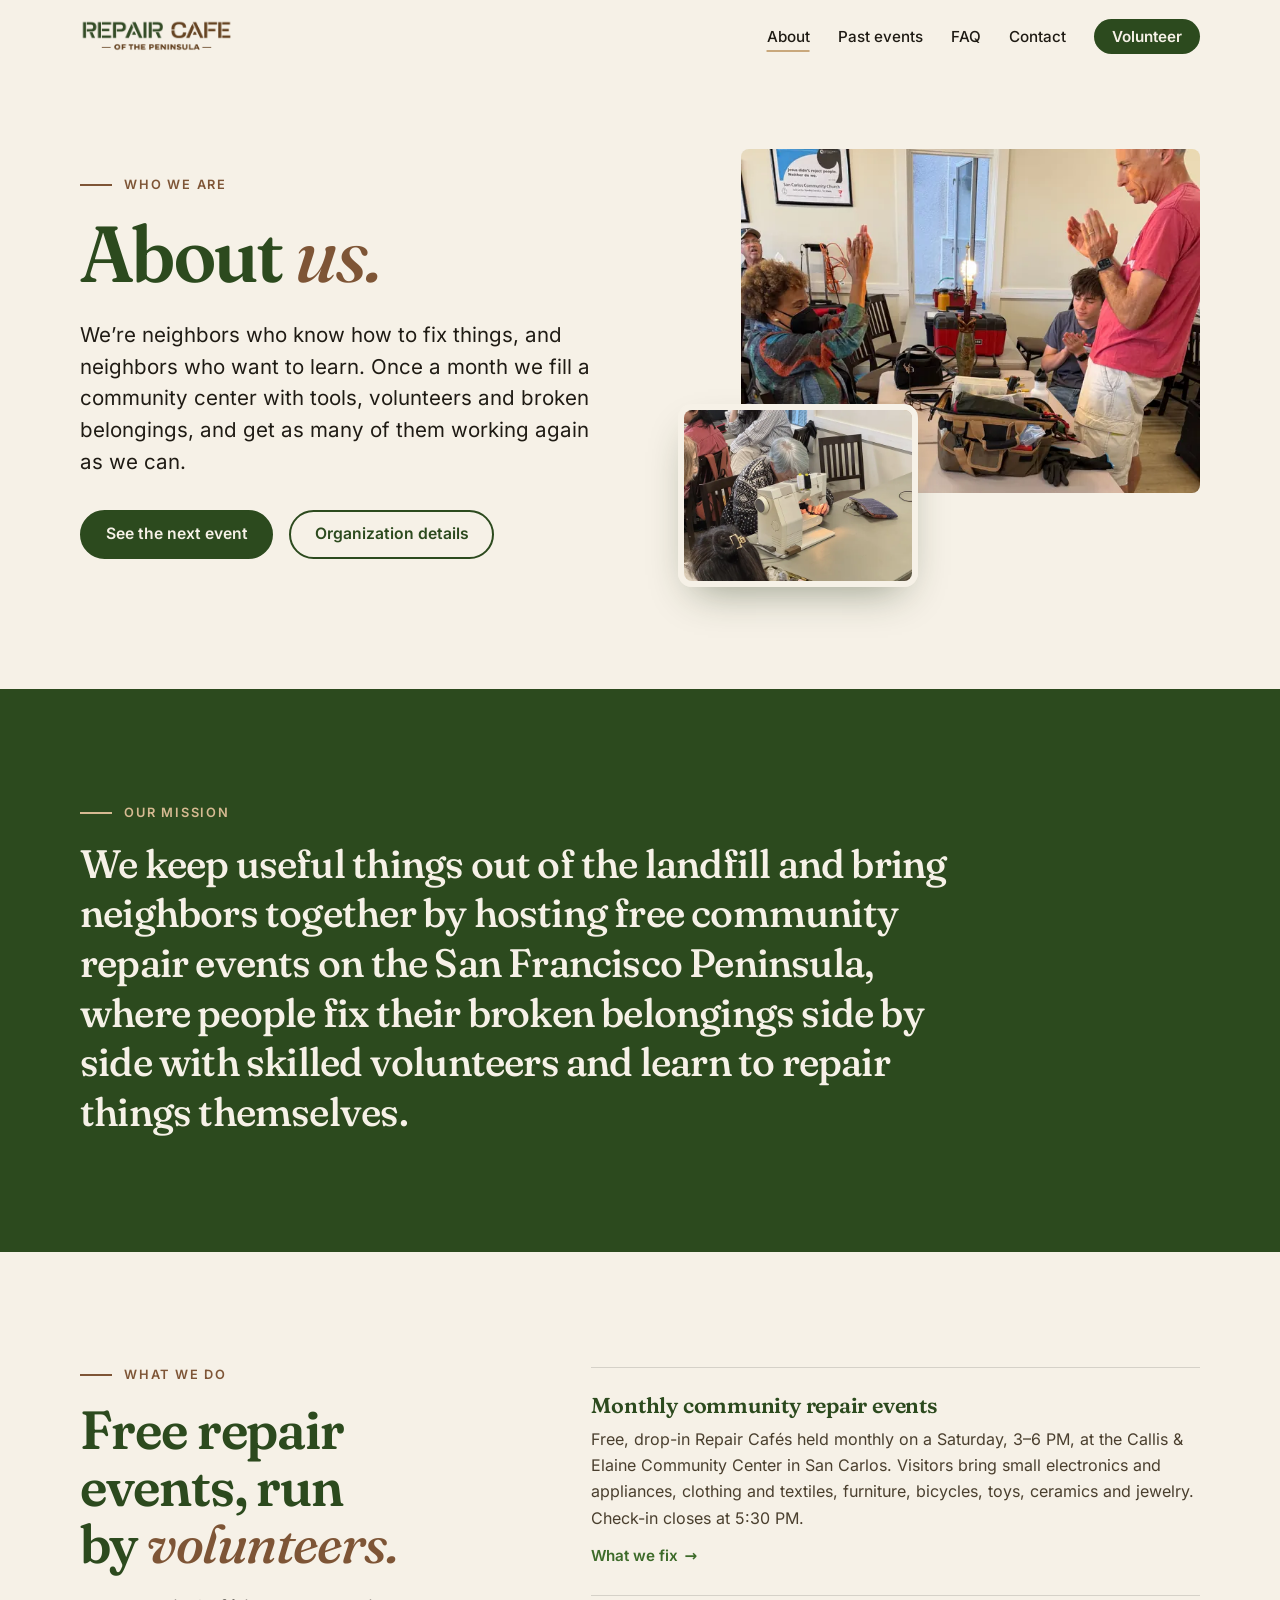
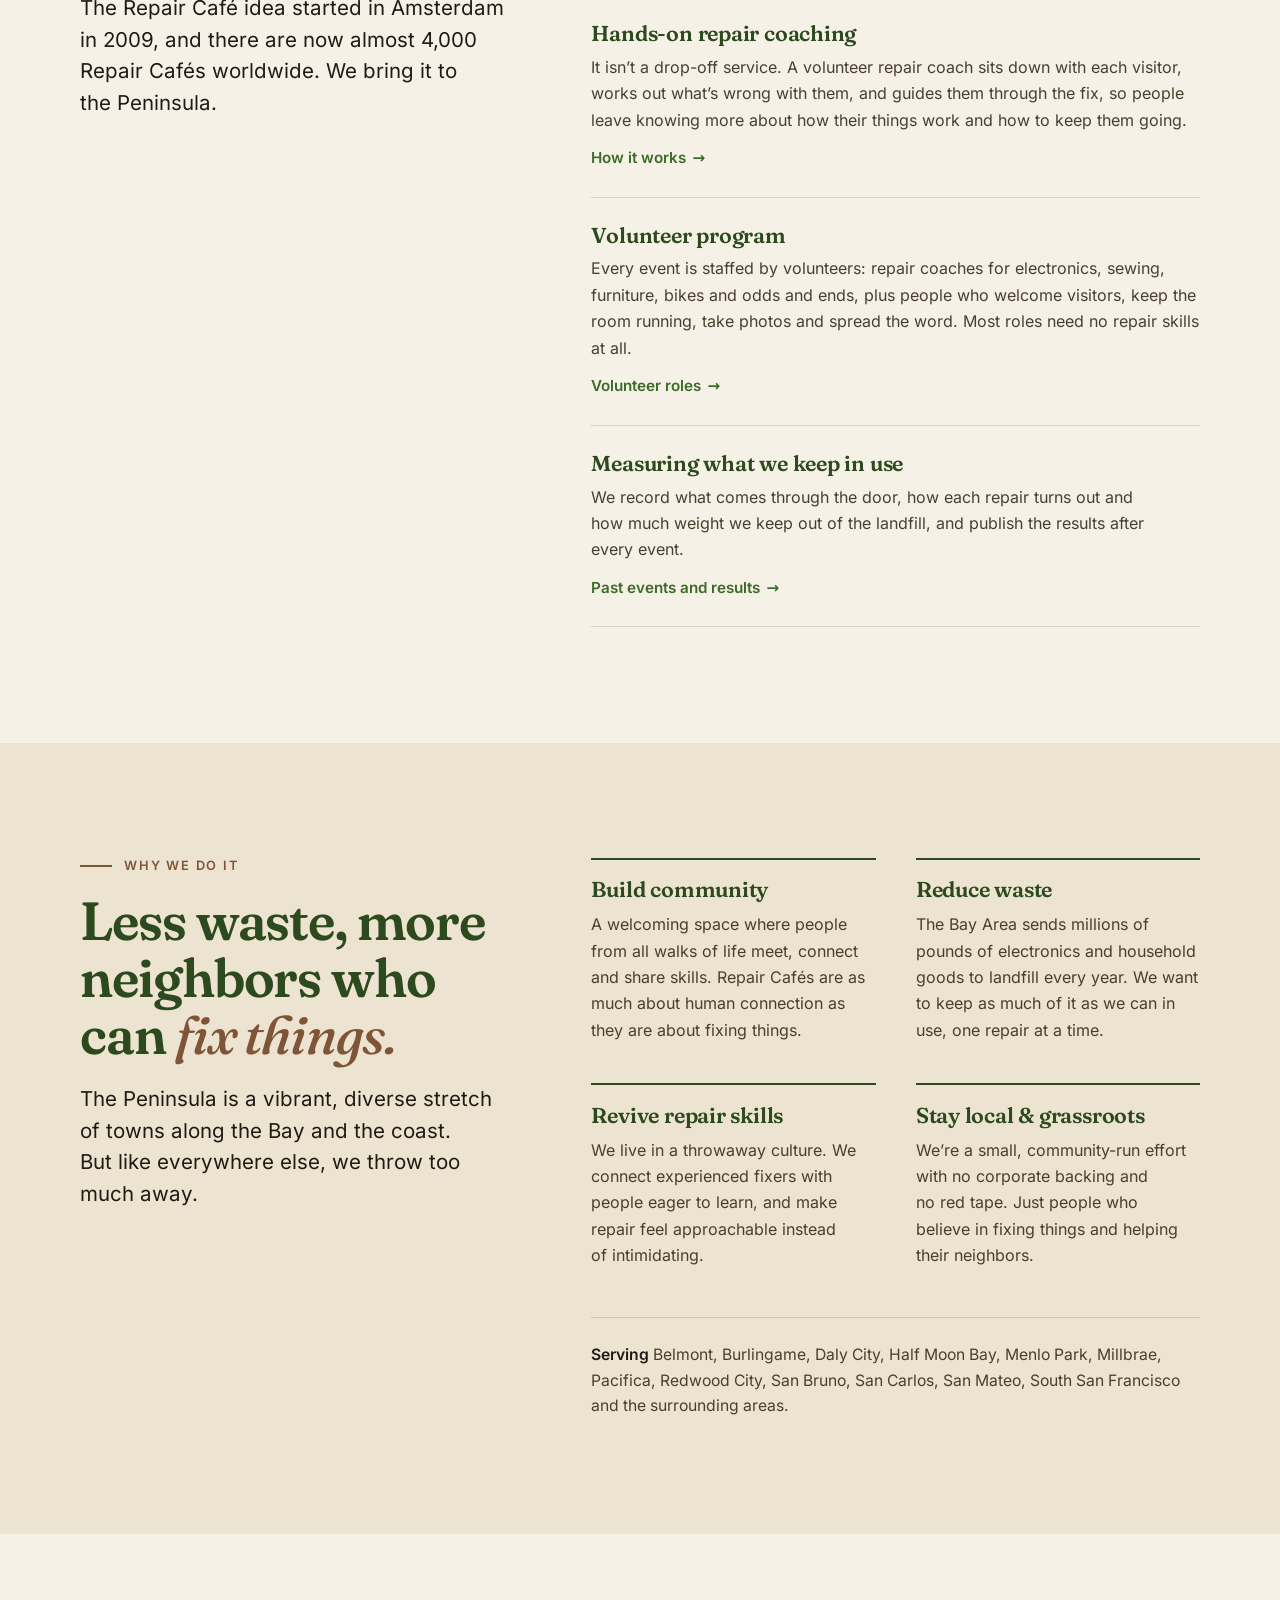
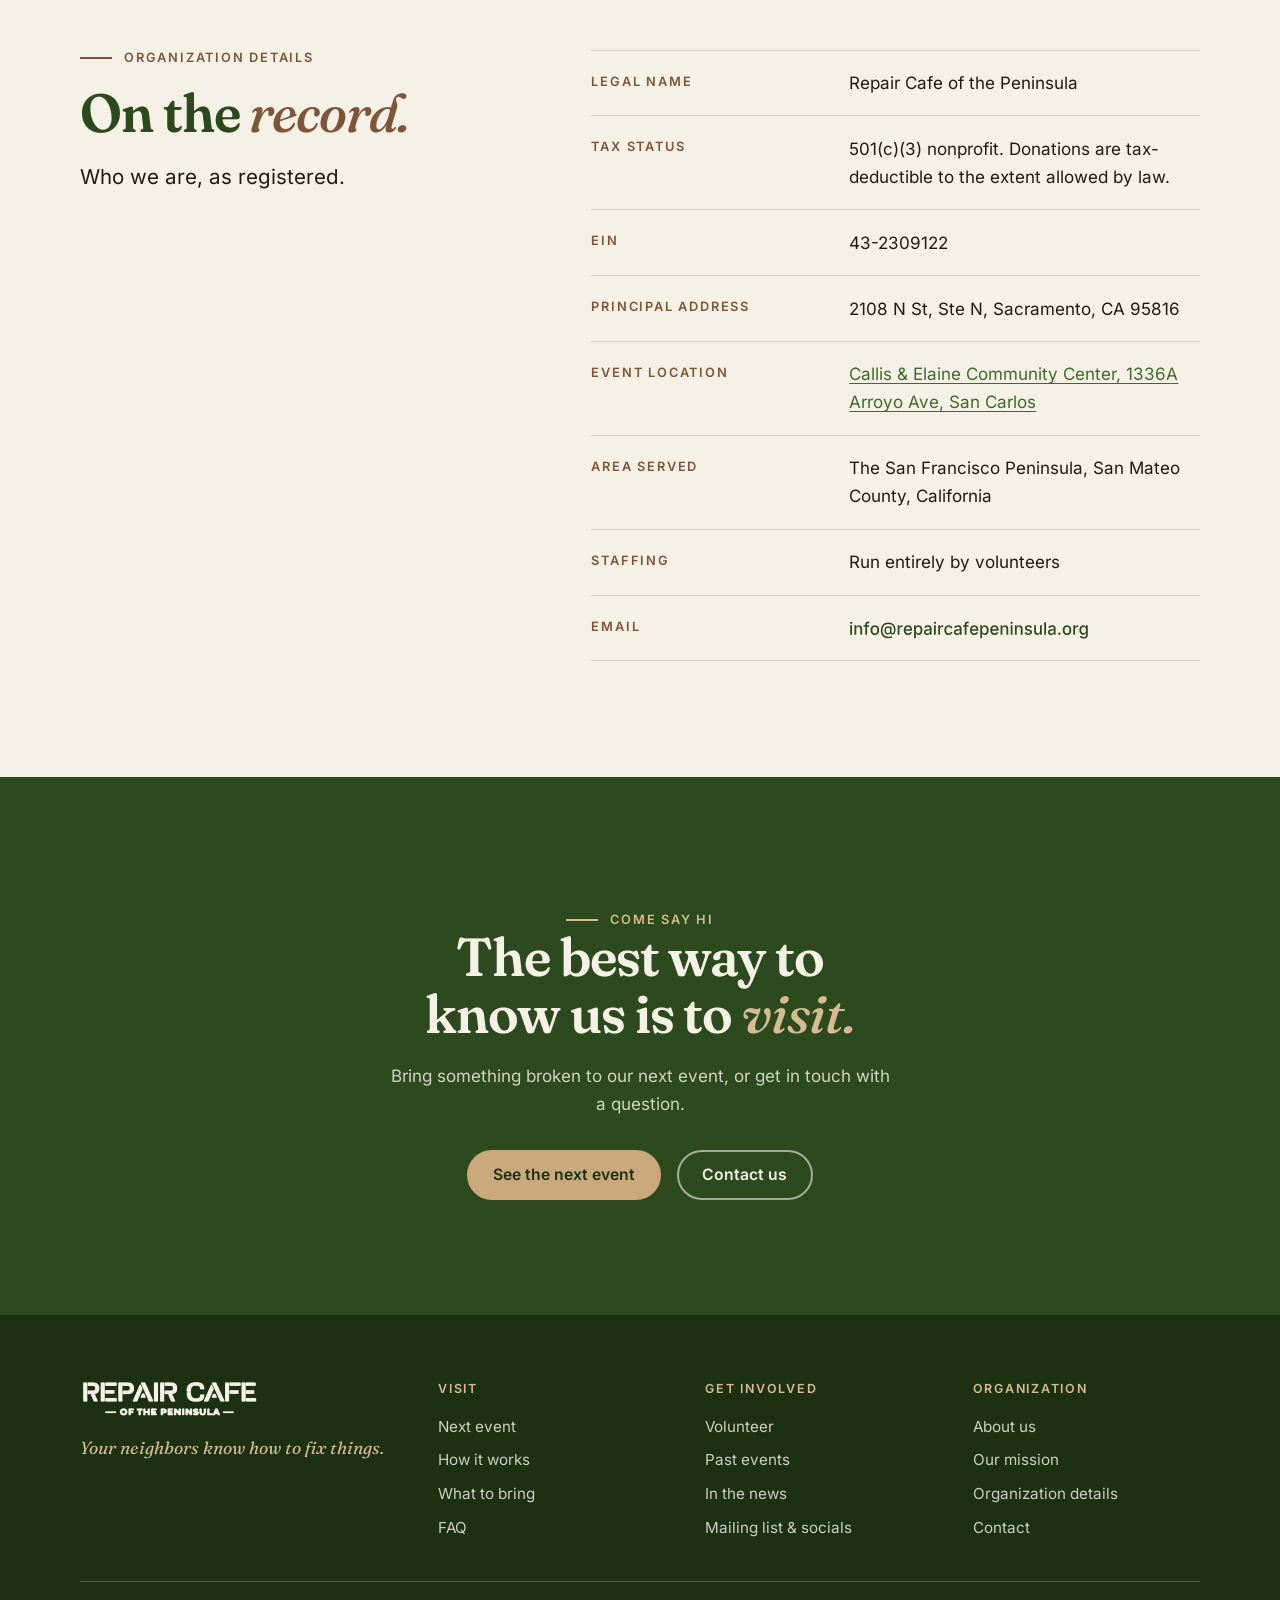
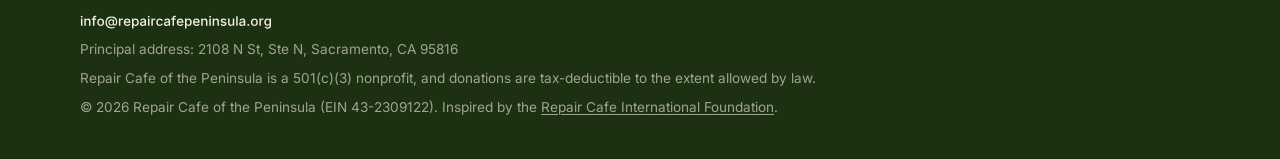
==== about/index.html @ 4ffdc445 "Add About, FAQ and Contact pages; menu now links to real pages Google for Nonprofits flagged the sit" ====
<!DOCTYPE html>
<html lang="en">
<head>
  <meta charset="UTF-8" />
  <meta name="viewport" content="width=device-width, initial-scale=1.0" />
  <title>Repair Café of the Peninsula - About Us</title>
  <meta name="description" content="Repair Café of the Peninsula is a volunteer-run 501(c)(3) nonprofit that hosts free community repair events on the San Francisco Peninsula. Our mission, what we do, and our organization details." />
  <meta property="og:title" content="Repair Café of the Peninsula - About Us" />
  <meta property="og:description" content="A volunteer-run 501(c)(3) nonprofit hosting free community repair events on the San Francisco Peninsula. Our mission, what we do, and our organization details." />
  <meta property="og:image" content="https://repaircafepeninsula.org/images/events/2026-09/espresso-repair-share.jpg" />
  <meta property="og:image:width" content="1200" />
  <meta property="og:image:height" content="630" />
  <meta property="og:image:alt" content="A volunteer and a visitor opening up an espresso machine together, surrounded by tools" />
  <meta property="og:url" content="https://repaircafepeninsula.org/about/" />
  <meta property="og:type" content="website" />
  <meta property="og:site_name" content="Repair Café of the Peninsula" />
  <meta name="twitter:card" content="summary_large_image" />
  <meta name="twitter:title" content="Repair Café of the Peninsula - About Us" />
  <meta name="twitter:description" content="A volunteer-run 501(c)(3) nonprofit hosting free community repair events on the San Francisco Peninsula. Our mission, what we do, and our organization details." />
  <meta name="twitter:image" content="https://repaircafepeninsula.org/images/events/2026-09/espresso-repair-share.jpg" />
  <meta name="twitter:image:alt" content="A volunteer and a visitor opening up an espresso machine together, surrounded by tools" />
  <meta name="theme-color" content="#2C4A1E" />
  <script type="application/ld+json">
  {
    "@context": "https://schema.org",
    "@type": "NGO",
    "name": "Repair Café of the Peninsula",
    "legalName": "Repair Cafe of the Peninsula",
    "url": "https://repaircafepeninsula.org/",
    "logo": "https://repaircafepeninsula.org/images/rcp-700.png",
    "description": "We keep useful things out of the landfill and bring neighbors together by hosting free community repair events on the San Francisco Peninsula, where people fix their broken belongings side by side with skilled volunteers and learn to repair things themselves.",
    "nonprofitStatus": "https://schema.org/Nonprofit501c3",
    "taxID": "43-2309122",
    "address": {
      "@type": "PostalAddress",
      "streetAddress": "2108 N St, Ste N",
      "addressLocality": "Sacramento",
      "addressRegion": "CA",
      "postalCode": "95816",
      "addressCountry": "US"
    },
    "areaServed": "San Mateo County, California",
    "sameAs": [
      "https://www.instagram.com/repaircafepeninsula/",
      "https://www.facebook.com/repaircafepeninsula",
      "https://nextdoor.com/page/repair-cafe-of-the-peninsula",
      "https://www.linkedin.com/company/repaircafepeninsula"
    ]
  }
  </script>
  <link rel="icon" href="../images/favicon.png" type="image/png" />
  <link rel="preload" href="../fonts/fraunces-latin.woff2" as="font" type="font/woff2" crossorigin />
  <link rel="stylesheet" href="../styles.css?v=20261106b" />

  <!-- Google tag (gtag.js) -->
  <script async src="https://www.googletagmanager.com/gtag/js?id=G-7F52SY3J4R"></script>
  <script>
    window.dataLayer = window.dataLayer || [];
    function gtag(){dataLayer.push(arguments);}
    gtag('js', new Date());

    gtag('config', 'G-7F52SY3J4R');
  </script>

</head>
<body>
  <a class="skip-link" href="#main">Skip to content</a>

  <!-- HEADER -->
  <header class="site-header">
    <div class="wrap header-inner">
      <a href="../" class="brand"><img src="../images/rcp-700.png" alt="Repair Café of the Peninsula" width="700" height="156" /></a>
      <button class="menu-toggle" aria-expanded="false" aria-controls="site-nav"><span class="menu-icon" aria-hidden="true"></span>Menu</button>
      <nav class="site-nav" id="site-nav" aria-label="Main">
        <ul>
          <li><a href="../about/" aria-current="page">About</a></li>
          <li><a href="../past-events/">Past events</a></li>
          <li><a href="../faq/">FAQ</a></li>
          <li><a href="../contact/">Contact</a></li>
          <li><a href="../volunteer/" class="nav-cta">Volunteer</a></li>
        </ul>
      </nav>
    </div>
  </header>

  <main id="main">

    <!-- INTRO -->
    <section class="wrap photo-head">
      <div>
        <p class="kicker">Who we are</p>
        <h1>About <em>us.</em></h1>
        <p class="lead">We&rsquo;re neighbors who know how to fix things, and neighbors who want to learn. Once a month we fill a community center with tools, volunteers and broken belongings, and get as many of them working again as we can.</p>
        <div class="btn-row">
          <a href="../#next-event" class="btn">See the next event</a>
          <a href="#details" class="btn btn--ghost">Organization details</a>
        </div>
      </div>
      <div class="photo-pair">
        <picture class="pos-top">
          <source type="image/webp" srcset="../images/events/2026-09/lamp-applause-640.webp 640w, ../images/events/2026-09/lamp-applause-1024.webp 1024w, ../images/events/2026-09/lamp-applause-1500.webp 1500w" sizes="(max-width: 960px) 90vw, 560px" />
          <img src="../images/events/2026-09/lamp-applause-1024.jpg" alt="Volunteers and a visitor applauding as a repaired lamp lights up" width="1024" height="1365" fetchpriority="high" />
        </picture>
        <picture class="photo-inset">
          <source type="image/webp" srcset="../images/events/2026-10/sewing-machine-640.webp 640w, ../images/events/2026-10/sewing-machine-1024.webp 1024w, ../images/events/2026-10/sewing-machine-1600.webp 1600w" sizes="(max-width: 960px) 40vw, 260px" />
          <img src="../images/events/2026-10/sewing-machine-1024.jpg" alt="A visitor guiding fabric through a sewing machine at the textile repair table" width="1024" height="768" loading="lazy" decoding="async" />
        </picture>
      </div>
    </section>

    <!-- MISSION -->
    <section class="section section--dark" id="mission">
      <div class="wrap">
        <p class="kicker">Our mission</p>
        <h2 class="mission-statement">We keep useful things out of the landfill and bring neighbors together by hosting free community repair events on the San Francisco Peninsula, where people fix their broken belongings side by side with skilled volunteers and learn to repair things themselves.</h2>
      </div>
    </section>

    <!-- WHAT WE DO -->
    <section class="section" id="what-we-do">
      <div class="wrap cols">
        <div class="sticky">
          <p class="kicker">What we do</p>
          <h2>Free repair events, run by <em>volunteers.</em></h2>
          <p class="lead">The Repair Caf&eacute; idea started in Amsterdam in 2009, and there are now almost 4,000 Repair Caf&eacute;s worldwide. We bring it to the Peninsula.</p>
        </div>
        <ul class="program-list">
          <li>
            <h3>Monthly community repair events</h3>
            <p>Free, drop-in Repair Caf&eacute;s held monthly on a Saturday, 3&ndash;6 PM, at the Callis &amp; Elaine Community Center in San Carlos. Visitors bring small electronics and appliances, clothing and textiles, furniture, bicycles, toys, ceramics and jewelry. Check-in closes at 5:30 PM.</p>
            <a href="../#what-we-fix" class="link-arrow">What we fix</a>
          </li>
          <li>
            <h3>Hands-on repair coaching</h3>
            <p>It isn&rsquo;t a drop-off service. A volunteer repair coach sits down with each visitor, works out what&rsquo;s wrong with them, and guides them through the fix, so people leave knowing more about how their things work and how to keep them going.</p>
            <a href="../#about" class="link-arrow">How it works</a>
          </li>
          <li>
            <h3>Volunteer program</h3>
            <p>Every event is staffed by volunteers: repair coaches for electronics, sewing, furniture, bikes and odds and ends, plus people who welcome visitors, keep the room running, take photos and spread the word. Most roles need no repair skills at all.</p>
            <a href="../volunteer/" class="link-arrow">Volunteer roles</a>
          </li>
          <li>
            <h3>Measuring what we keep in use</h3>
            <p>We record what comes through the door, how each repair turns out and how much weight we keep out of the landfill, and publish the results after every event.</p>
            <a href="../past-events/" class="link-arrow">Past events and results</a>
          </li>
        </ul>
      </div>
    </section>

    <!-- WHY -->
    <section class="section section--deep" id="why">
      <div class="wrap cols">
        <div class="mission-head sticky">
          <p class="kicker">Why we do it</p>
          <h2>Less waste, more neighbors who can <em>fix things.</em></h2>
          <p class="lead">The Peninsula is a vibrant, diverse stretch of towns along the Bay and the coast. But like everywhere else, we throw too much away.</p>
        </div>
        <div>
          <div class="pillars">
            <div class="pillar">
              <h3>Build community</h3>
              <p>A welcoming space where people from all walks of life meet, connect and share skills. Repair Caf&eacute;s are as much about human connection as they are about fixing things.</p>
            </div>
            <div class="pillar">
              <h3>Reduce waste</h3>
              <p>The Bay Area sends millions of pounds of electronics and household goods to landfill every year. We want to keep as much of it as we can in use, one repair at a time.</p>
            </div>
            <div class="pillar">
              <h3>Revive repair skills</h3>
              <p>We live in a throwaway culture. We connect experienced fixers with people eager to learn, and make repair feel approachable instead of intimidating.</p>
            </div>
            <div class="pillar">
              <h3>Stay local &amp; grassroots</h3>
              <p>We&rsquo;re a small, community-run effort with no corporate backing and no red tape. Just people who believe in fixing things and helping their neighbors.</p>
            </div>
          </div>
          <p class="serving"><strong>Serving</strong> Belmont, Burlingame, Daly City, Half Moon Bay, Menlo Park, Millbrae, Pacifica, Redwood City, San Bruno, San Carlos, San Mateo, South San Francisco and the surrounding areas.</p>
        </div>
      </div>
    </section>

    <!-- ORGANIZATION DETAILS -->
    <section class="section" id="details">
      <div class="wrap cols">
        <div>
          <p class="kicker">Organization details</p>
          <h2>On the <em>record.</em></h2>
          <p class="lead">Who we are, as registered.</p>
        </div>
        <dl class="details-list">
          <div>
            <dt>Legal name</dt>
            <dd>Repair Cafe of the Peninsula</dd>
          </div>
          <div>
            <dt>Tax status</dt>
            <dd>501(c)(3) nonprofit. Donations are tax-deductible to the extent allowed by law.</dd>
          </div>
          <div>
            <dt>EIN</dt>
            <dd>43-2309122</dd>
          </div>
          <div>
            <dt>Principal address</dt>
            <dd>2108 N St, Ste N, Sacramento, CA 95816</dd>
          </div>
          <div>
            <dt>Event location</dt>
            <dd><a href="https://maps.app.goo.gl/JHcbE9kSkkTuWCHcA" target="_blank" rel="noopener">Callis &amp; Elaine Community Center, 1336A Arroyo Ave, San Carlos</a></dd>
          </div>
          <div>
            <dt>Area served</dt>
            <dd>The San Francisco Peninsula, San Mateo County, California</dd>
          </div>
          <div>
            <dt>Staffing</dt>
            <dd>Run entirely by volunteers</dd>
          </div>
          <div>
            <dt>Email</dt>
            <dd><img src="../images/email.svg" alt="info at repaircafepeninsula dot org" class="email-img" width="189" height="16" loading="lazy" /></dd>
          </div>
        </dl>
      </div>
    </section>

    <!-- CLOSER -->
    <section class="section section--dark closer" id="about-next">
      <div class="wrap">
        <p class="kicker">Come say hi</p>
        <h2>The best way to know us is to <em>visit.</em></h2>
        <p>Bring something broken to our next event, or get in touch with a question.</p>
        <div class="btn-row">
          <a href="../#next-event" class="btn btn--tan">See the next event</a>
          <a href="../contact/" class="btn btn--ghost-light">Contact us</a>
        </div>
      </div>
    </section>

  </main>

  <!-- FOOTER -->
  <footer class="site-footer">
    <div class="wrap">
      <div class="footer-top">
        <div class="footer-brand">
          <img src="../images/rcp-light.png" alt="Repair Café of the Peninsula" width="700" height="156" loading="lazy" />
          <p class="footer-tagline">Your neighbors know how to fix things.</p>
        </div>
        <div>
          <p class="footer-title">Visit</p>
          <ul class="footer-links">
            <li><a href="../#next-event">Next event</a></li>
            <li><a href="../#about">How it works</a></li>
            <li><a href="../#what-we-fix">What to bring</a></li>
            <li><a href="../faq/">FAQ</a></li>
          </ul>
        </div>
        <div>
          <p class="footer-title">Get involved</p>
          <ul class="footer-links">
            <li><a href="../volunteer/">Volunteer</a></li>
            <li><a href="../past-events/">Past events</a></li>
            <li><a href="../#in-the-news">In the news</a></li>
            <li><a href="../contact/#stay-in-touch">Mailing list &amp; socials</a></li>
          </ul>
        </div>
        <div>
          <p class="footer-title">Organization</p>
          <ul class="footer-links">
            <li><a href="../about/">About us</a></li>
            <li><a href="../about/#mission">Our mission</a></li>
            <li><a href="../about/#details">Organization details</a></li>
            <li><a href="../contact/">Contact</a></li>
          </ul>
        </div>
      </div>
      <div class="footer-legal">
        <p><img src="../images/email-light.svg" alt="info at repaircafepeninsula dot org" class="email-img" width="189" height="16" loading="lazy" /></p>
        <p>Principal address: 2108 N St, Ste N, Sacramento, CA 95816</p>
        <p>Repair Cafe of the Peninsula is a 501(c)(3) nonprofit, and donations are tax-deductible to the extent allowed by law.</p>
        <p>&copy; 2026 Repair Cafe of the Peninsula <span class="nowrap">(EIN 43-2309122)</span>. Inspired by the <a href="https://www.repaircafe.org/en" target="_blank" rel="noopener">Repair Cafe International Foundation</a>.</p>
      </div>
    </div>
  </footer>

  <script src="../script.js?v=20261025b"></script>
</body>
</html>
---- styles.css ----
/* =========================================
   REPAIR CAFÉ OF THE PENINSULA — Styles
   ========================================= */

/* --- Fonts (self-hosted, latin subset) --- */
@font-face {
  font-family: 'Fraunces';
  src: url('fonts/fraunces-latin.woff2') format('woff2');
  font-weight: 100 900;
  font-style: normal;
  font-display: swap;
}
@font-face {
  font-family: 'Fraunces';
  src: url('fonts/fraunces-latin-italic.woff2') format('woff2');
  font-weight: 100 900;
  font-style: italic;
  font-display: swap;
}
@font-face {
  font-family: 'Inter';
  src: url('fonts/inter-latin.woff2') format('woff2');
  font-weight: 100 900;
  font-style: normal;
  font-display: swap;
}

/* --- Tokens --- */
:root {
  --paper:      #F6F1E7;
  --paper-deep: #ECE3D1;
  --card:       #FBF8F2;
  --ink:        #1F1B14;
  --ink-soft:   #4A3F2E;
  --ink-muted:  #6B5B45;
  --green:      #2C4A1E;
  --green-deep: #1C3012;
  --green-mid:  #3D6B2A;
  --clay:       #7E5536;
  --tan:        #C9A87C;
  --tan-light:  #D6BA92;
  --tan-pale:   #E9DCC4;
  --rule:       rgba(31, 27, 20, 0.15);
  --rule-light: rgba(246, 241, 231, 0.22);
  --on-dark:    rgba(246, 241, 231, 0.82);

  /* outcome ramp: one hue, light (not fixed) to dark (fixed) */
  --outcome-fixed:    #2C4A1E;
  --outcome-returned: #628A48;
  --outcome-notfixed: #9DB386;

  --font-display: 'Fraunces', Georgia, 'Times New Roman', serif;
  --font-body:    'Inter', system-ui, -apple-system, 'Segoe UI', sans-serif;

  --wrap:    1200px;
  --gutter:  clamp(1.25rem, 4vw, 2.5rem);
  --section: clamp(4.5rem, 9vw, 8rem);
  --radius:  8px;
  --header-h: 72px;
  --ease:    0.2s ease;
}

/* --- Base --- */
*, *::before, *::after { box-sizing: border-box; }
* { margin: 0; padding: 0; }

html {
  scroll-behavior: smooth;
  scroll-padding-top: calc(var(--header-h) + 1rem);
  -webkit-text-size-adjust: 100%;
}
body {
  font-family: var(--font-body);
  font-size: 1.0625rem;
  line-height: 1.65;
  color: var(--ink);
  background: var(--paper);
  -webkit-font-smoothing: antialiased;
  overflow-x: hidden;
}
body.menu-open { overflow: hidden; }

img, picture, svg { display: block; max-width: 100%; }
img { height: auto; }
/* photos cropped to fill a fixed-shape frame */
.frame picture { width: 100%; height: 100%; }
.frame img { width: 100%; height: 100%; object-fit: cover; }
/* portrait photos in wide frames: keep faces in view */
.pos-top img { object-position: 50% 20%; }

h1, h2, h3 {
  font-family: var(--font-display);
  font-weight: 600;
  font-variation-settings: 'SOFT' 50;
  line-height: 1.06;
  letter-spacing: -0.02em;
  color: var(--green);
  text-wrap: balance;
}
h1 { font-size: clamp(2.6rem, 6.2vw, 5.4rem); }
h2 { font-size: clamp(2.05rem, 4.2vw, 3.5rem); }
h3 { font-size: 1.35rem; line-height: 1.2; letter-spacing: -0.01em; }
h1 em, h2 em { font-style: italic; font-weight: 500; color: var(--clay); }

p { color: var(--ink-soft); text-wrap: pretty; }
p + p { margin-top: 1rem; }
h2 + .lead { margin-top: 1.25rem; }
h1 + .lead { margin-top: 1.5rem; }
.title-gap { margin-bottom: clamp(2rem, 4vw, 3rem); }
.lead { font-size: clamp(1.15rem, 1.6vw, 1.3rem); line-height: 1.55; color: var(--ink); }
strong { font-weight: 600; color: var(--ink); }

a {
  color: var(--green-mid);
  text-decoration-thickness: 1px;
  text-underline-offset: 0.18em;
  transition: color var(--ease);
}
a:hover { color: var(--green); }
:focus-visible { outline: 3px solid var(--green-mid); outline-offset: 3px; }
.section--dark :focus-visible, .hero :focus-visible, .site-footer :focus-visible { outline-color: var(--tan-light); }

.skip-link {
  position: absolute;
  left: 1rem;
  top: -4rem;
  z-index: 200;
  padding: 0.6rem 1rem;
  background: var(--green);
  color: var(--paper);
  border-radius: var(--radius);
}
.skip-link:focus { top: 1rem; color: var(--paper); }

/* --- Layout --- */
.wrap { max-width: var(--wrap); margin-inline: auto; padding-inline: var(--gutter); }
.section { padding-block: var(--section); }
.section--flush { padding-top: clamp(2rem, 4vw, 3rem); }
.section--deep { background: var(--paper-deep); }
.section--dark { background: var(--green); }
.section--dark h2, .section--dark h3 { color: var(--paper); }
.section--dark h2 em { color: var(--tan-light); }
.section--dark p { color: var(--on-dark); }
.section--dark strong { color: var(--paper); }
.section--dark a:not(.btn) { color: var(--tan-pale); }
.section--dark a:not(.btn):hover { color: var(--paper); }

/* two columns: a heading column and a content column */
.cols {
  display: grid;
  grid-template-columns: minmax(0, 5fr) minmax(0, 7fr);
  gap: clamp(2rem, 6vw, 6rem);
  align-items: start;
}
.sticky { position: sticky; top: calc(var(--header-h) + 2rem); }

/* small uppercase label above a heading */
.kicker {
  display: flex;
  align-items: center;
  gap: 0.75rem;
  margin-bottom: 1.1rem;
  font-size: 0.8rem;
  font-weight: 600;
  letter-spacing: 0.14em;
  line-height: 1.3;
  text-transform: uppercase;
  color: var(--clay);
}
.kicker::before { content: ''; flex: 0 0 2rem; height: 2px; background: currentColor; }
.section--dark .kicker { color: var(--tan-light); }

/* --- Buttons & links --- */
.btn {
  display: inline-flex;
  align-items: center;
  justify-content: center;
  gap: 0.5em;
  padding: 0.85em 1.5em;
  border: 2px solid var(--green);
  border-radius: 999px;
  background: var(--green);
  color: var(--paper);
  font-family: var(--font-body);
  font-size: 0.98rem;
  font-weight: 600;
  line-height: 1.2;
  text-align: center;
  text-decoration: none;
  transition: background var(--ease), border-color var(--ease), color var(--ease);
}
.btn:hover { background: var(--green-deep); border-color: var(--green-deep); color: var(--paper); }
.btn--tan { background: var(--tan); border-color: var(--tan); color: var(--green-deep); }
.btn--tan:hover { background: var(--tan-pale); border-color: var(--tan-pale); color: var(--green-deep); }
.btn--ghost { background: transparent; color: var(--green); }
.btn--ghost:hover { background: var(--green); color: var(--paper); }
.btn--ghost-light { background: transparent; border-color: rgba(246, 241, 231, 0.6); color: var(--paper); }
.btn--ghost-light:hover { background: var(--paper); border-color: var(--paper); color: var(--green); }
.btn-row { display: flex; flex-wrap: wrap; align-items: center; gap: 0.75rem 1rem; margin-top: 2rem; }

.link-arrow {
  display: inline-flex;
  align-items: center;
  gap: 0.4em;
  font-weight: 600;
  text-decoration: none;
}
.link-arrow::after { content: '\2192'; transition: transform var(--ease); }
.link-arrow:hover::after { transform: translateX(3px); }
.link-out::after { content: '\2197'; }
.link-out:hover::after { transform: translate(2px, -2px); }

/* email address drawn as vector outlines so it can't be scraped */
.email-img { display: inline-block; height: 1.2em; width: auto; vertical-align: -0.28em; }

/* =========================================
   HEADER
   ========================================= */
.site-header { position: sticky; top: 0; z-index: 100; }
/* Background + blur live on a pseudo-element: backdrop-filter on the header itself
   would trap the fixed full-screen mobile menu inside the header's box. */
.site-header::before {
  content: '';
  position: absolute;
  inset: 0;
  z-index: -1;
  background: rgba(246, 241, 231, 0.94);
  -webkit-backdrop-filter: blur(12px);
  backdrop-filter: blur(12px);
  border-bottom: 1px solid transparent;
  transition: border-color var(--ease);
}
.site-header.is-scrolled::before { border-bottom-color: var(--rule); }
.header-inner {
  height: var(--header-h);
  display: flex;
  align-items: center;
  justify-content: space-between;
  gap: 2rem;
}
.brand img { height: 34px; width: auto; }
.site-nav ul { display: flex; align-items: center; gap: 1.75rem; list-style: none; }
.site-nav a {
  color: var(--ink);
  font-size: 0.95rem;
  font-weight: 500;
  text-decoration: none;
  white-space: nowrap;
}
.site-nav a:hover { color: var(--green-mid); }
.site-nav a[aria-current="page"] {
  text-decoration: underline;
  text-decoration-color: var(--tan);
  text-decoration-thickness: 2px;
  text-underline-offset: 0.5em;
}
.site-nav .nav-cta {
  padding: 0.55em 1.2em;
  border-radius: 999px;
  background: var(--green);
  color: var(--paper);
  font-weight: 600;
}
.site-nav .nav-cta:hover { background: var(--green-deep); color: var(--paper); }
.site-nav .nav-cta[aria-current="page"] { text-decoration: none; }

.menu-toggle {
  display: none;
  align-items: center;
  gap: 0.6rem;
  padding: 0.5rem 0;
  background: none;
  border: 0;
  font: 600 0.95rem var(--font-body);
  color: var(--ink);
  cursor: pointer;
}
.menu-icon { position: relative; width: 22px; height: 14px; }
.menu-icon::before, .menu-icon::after {
  content: '';
  position: absolute;
  left: 0;
  right: 0;
  height: 2px;
  background: currentColor;
  border-radius: 2px;
  transition: transform var(--ease), top var(--ease);
}
.menu-icon::before { top: 2px; }
.menu-icon::after { top: 10px; }
.menu-toggle[aria-expanded="true"] .menu-icon::before { top: 6px; transform: rotate(45deg); }
.menu-toggle[aria-expanded="true"] .menu-icon::after { top: 6px; transform: rotate(-45deg); }

/* =========================================
   HOME HERO
   ========================================= */
.hero {
  position: relative;
  isolation: isolate;
  display: flex;
  align-items: flex-end;
  min-height: clamp(540px, calc(100svh - var(--header-h) - 3rem), 860px);
  background: var(--green-deep);
}
.hero-photo, .hero-photo img { position: absolute; inset: 0; width: 100%; height: 100%; }
.hero-photo { z-index: -2; }
.hero-photo img { object-fit: cover; object-position: 50% 35%; }
.hero-photo.pos-top img { object-position: 50% 22%; }
.hero::after {
  content: '';
  position: absolute;
  inset: 0;
  z-index: -1;
  background:
    linear-gradient(180deg, rgba(20, 34, 12, 0) 25%, rgba(20, 34, 12, 0.5) 58%, rgba(20, 34, 12, 0.88) 100%),
    linear-gradient(90deg, rgba(20, 34, 12, 0.5) 0%, rgba(20, 34, 12, 0) 65%);
}
.hero-content { width: 100%; padding-top: 6rem; padding-bottom: clamp(7rem, 12vw, 9rem); }
.hero h1 { max-width: 12ch; color: var(--paper); }
.hero h1 em { color: var(--tan-light); }
.hero-sub {
  max-width: 36rem;
  margin-top: 1.25rem;
  font-size: clamp(1.1rem, 1.6vw, 1.3rem);
  line-height: 1.55;
  color: rgba(246, 241, 231, 0.9);
}

/* =========================================
   NEXT EVENT TICKET
   ========================================= */
.ticket-overlap { position: relative; z-index: 2; margin-top: clamp(-6rem, -8vw, -4rem); }
.ticket {
  display: grid;
  grid-template-columns: auto minmax(0, 1fr) auto;
  align-items: center;
  overflow: hidden;
  background: var(--card);
  border-radius: var(--radius);
  box-shadow: 0 1px 0 rgba(31, 27, 20, 0.06), 0 22px 50px -18px rgba(28, 48, 18, 0.45);
}
.ticket-date {
  align-self: stretch;
  display: flex;
  flex-direction: column;
  align-items: center;
  justify-content: center;
  min-width: 8.5rem;
  padding: 1.5rem 1.75rem;
  background: var(--green);
  color: var(--paper);
  text-align: center;
  line-height: 1.1;
}
.ticket-dow, .ticket-month { font-size: 0.78rem; font-weight: 600; letter-spacing: 0.16em; text-transform: uppercase; }
.ticket-dow { color: var(--tan-light); }
.ticket-day {
  margin: 0.15rem 0 0.2rem;
  font-family: var(--font-display);
  font-size: 3.6rem;
  font-weight: 600;
  line-height: 1;
}
.ticket-info { padding: 1.6rem 2rem; }
.ticket-info .kicker { margin-bottom: 0.5rem; }
.ticket-title { font-size: clamp(1.45rem, 2.4vw, 1.95rem); margin-bottom: 0.4rem; }
.ticket-where a { color: var(--ink-soft); }
.ticket-where a:hover { color: var(--green); }
.ticket-note { margin-top: 0.35rem; font-size: 0.95rem; color: var(--ink-muted); }
.ticket-note strong { color: var(--clay); }
.ticket-actions {
  display: flex;
  flex-direction: column;
  align-items: stretch;
  gap: 0.6rem;
  padding: 1.6rem 2rem 1.6rem 0;
  text-align: center;
}
.ticket-actions .link-arrow { justify-content: center; font-size: 0.95rem; }

/* =========================================
   HOW IT WORKS
   ========================================= */
.intro { align-items: end; margin-bottom: clamp(3rem, 6vw, 5rem); }
.intro h2 { max-width: 14ch; }

.steps {
  display: grid;
  grid-template-columns: repeat(3, minmax(0, 1fr));
  gap: clamp(1.5rem, 3vw, 2.5rem);
  list-style: none;
}
/* offset the middle step so the row feels less like a grid of cards */
.steps > li:nth-child(2) { margin-top: 3.5rem; }
.step-photo {
  aspect-ratio: 4 / 5;
  overflow: hidden;
  margin-bottom: 1.4rem;
  border-radius: var(--radius);
  background: var(--paper-deep);
}
.step-photo img { width: 100%; height: 100%; object-fit: cover; }
.step h3 { display: flex; align-items: baseline; gap: 0.6rem; margin-bottom: 0.5rem; }
.step-num { font-style: italic; font-weight: 500; color: var(--clay); }
.step p { font-size: 1rem; }

.facts {
  display: grid;
  grid-template-columns: repeat(4, minmax(0, 1fr));
  margin-top: clamp(3.5rem, 7vw, 5.5rem);
  border-block: 1px solid var(--rule);
  list-style: none;
}
.facts li { padding: 1.4rem 1.5rem; }
.facts li:first-child { padding-left: 0; }
.facts li + li { border-left: 1px solid var(--rule); }
.facts strong {
  display: block;
  font-family: var(--font-display);
  font-size: 1.35rem;
  font-weight: 600;
  font-variation-settings: 'SOFT' 50;
  color: var(--green);
}
.facts span { font-size: 0.95rem; color: var(--ink-muted); }

/* =========================================
   WHAT WE FIX
   ========================================= */
.fix-photo { margin-top: 2.25rem; aspect-ratio: 4 / 3; overflow: hidden; border-radius: var(--radius); }
.fix-photo img { width: 100%; height: 100%; object-fit: cover; }
.fix-list { border-top: 1px solid var(--rule); list-style: none; }
.fix-list li {
  display: grid;
  grid-template-columns: 2.5rem minmax(0, 1fr);
  gap: 1.25rem;
  padding-block: 1.6rem;
  border-bottom: 1px solid var(--rule);
}
.fix-icon { width: 2.5rem; height: 2.5rem; margin-top: 0.1rem; color: var(--clay); }
.fix-list h3 { margin-bottom: 0.35rem; }
.fix-list p { font-size: 1rem; }

.no-bring {
  margin-top: 2.5rem;
  padding: 1.75rem 2rem;
  background: var(--card);
  border: 1px solid var(--rule);
  border-radius: var(--radius);
}
.no-bring h3 {
  margin-bottom: 0.9rem;
  font-family: var(--font-body);
  font-size: 0.8rem;
  font-weight: 600;
  letter-spacing: 0.14em;
  text-transform: uppercase;
  color: var(--clay);
}
.no-bring ul { columns: 2; column-gap: 2.5rem; list-style: none; }
.no-bring li {
  position: relative;
  break-inside: avoid;
  padding-left: 1.3rem;
  margin-bottom: 0.45rem;
  font-size: 0.95rem;
  color: var(--ink-soft);
}
.no-bring li::before { content: '\00D7'; position: absolute; left: 0; font-weight: 600; color: var(--clay); }
.no-bring p { margin-top: 1rem; padding-top: 1rem; border-top: 1px solid var(--rule); font-size: 0.95rem; }

/* =========================================
   IMPACT TALLY + GALLERY
   ========================================= */
.impact-head {
  display: flex;
  flex-wrap: wrap;
  align-items: flex-end;
  justify-content: space-between;
  gap: 1.5rem 3rem;
  margin-bottom: clamp(2.5rem, 5vw, 3.5rem);
}
.impact-head h2 { max-width: 17ch; }

.tally {
  display: grid;
  grid-template-columns: repeat(4, minmax(0, 1fr));
  margin-bottom: clamp(3rem, 6vw, 4.5rem);
  border-top: 1px solid var(--rule);
  list-style: none;
}
.section--dark .tally { border-color: var(--rule-light); }
.tally li { padding: 1.5rem 1.5rem 0; }
.tally li:first-child { padding-left: 0; }
.tally li + li { border-left: 1px solid var(--rule); }
.section--dark .tally li + li { border-color: var(--rule-light); }
.tally-num {
  display: block;
  font-size: clamp(2.5rem, 5vw, 4rem);
  font-weight: 600;
  line-height: 1;
  letter-spacing: -0.03em;
  color: var(--green);
}
.section--dark .tally-num { color: var(--paper); }
.tally-unit { margin-left: 0.12em; font-size: 0.45em; font-weight: 500; letter-spacing: 0; }
.tally-label { display: block; margin-top: 0.6rem; font-size: 0.95rem; color: var(--ink-muted); }
.section--dark .tally-label { color: var(--on-dark); }

.gallery {
  display: grid;
  grid-template-columns: repeat(12, minmax(0, 1fr));
  grid-auto-rows: clamp(120px, 15vw, 215px);
  grid-auto-flow: dense;
  gap: clamp(0.5rem, 1.2vw, 1rem);
  list-style: none;
}
.gallery li { grid-column: span 4; overflow: hidden; border-radius: var(--radius); background: var(--green-deep); }
.gallery li.is-big { grid-column: span 7; grid-row: span 2; }
.gallery li.is-wide { grid-column: span 5; }
.gallery img { width: 100%; height: 100%; object-fit: cover; transition: transform 0.6s ease; }
.gallery li:hover img { transform: scale(1.03); }
.gallery-foot { margin-top: 1.75rem; display: flex; flex-wrap: wrap; gap: 0.5rem 2rem; align-items: center; }
.gallery-foot p { font-size: 0.95rem; }

/* =========================================
   IN THE NEWS
   ========================================= */
.press { display: grid; grid-template-columns: minmax(0, 1fr) minmax(0, 400px); gap: clamp(2.5rem, 7vw, 7rem); align-items: center; }
.press blockquote { margin: 0; }
.press blockquote p {
  font-family: var(--font-display);
  font-size: clamp(1.8rem, 3.4vw, 2.7rem);
  font-weight: 500;
  font-style: italic;
  line-height: 1.15;
  letter-spacing: -0.015em;
  color: var(--green);
  text-wrap: balance;
}
.press-source { margin-top: 1.25rem; color: var(--ink-muted); }
.press-source a { margin-left: 0.5rem; }

/* Press cards are styled as lo-fi newspaper clippings */
.press-card {
  --news-ink: #1E1A14;
  --newsprint: #FBF8EF;
  display: flex;
  flex-direction: column;
  padding: 22px 24px 18px;
  background: var(--newsprint);
  border-radius: 2px;
  box-shadow: 0 1px 2px rgba(30, 26, 20, 0.12), 0 10px 30px rgba(44, 74, 30, 0.14);
  color: var(--news-ink);
  text-decoration: none;
  transform: rotate(-1.5deg);
  transition: transform var(--ease), box-shadow var(--ease);
}
.press-card:hover {
  transform: rotate(0) translateY(-4px);
  box-shadow: 0 1px 2px rgba(30, 26, 20, 0.12), 0 16px 40px rgba(44, 74, 30, 0.2);
  color: var(--news-ink);
}
.press-logo { display: flex; justify-content: center; padding-bottom: 12px; }
/* multiply drops the logo's white background onto the newsprint */
.press-logo img { width: auto; max-width: 100%; height: 64px; mix-blend-mode: multiply; }
.press-dateline {
  display: flex;
  justify-content: space-between;
  gap: 12px;
  padding: 5px 0 4px;
  border-top: 4px double var(--news-ink);
  border-bottom: 1px solid var(--news-ink);
  font-size: 0.68rem;
  font-weight: 600;
  letter-spacing: 0.14em;
  text-transform: uppercase;
}
.press-card h3 {
  margin: 14px 0 12px;
  font-size: 1.45rem;
  font-weight: 800;
  line-height: 1.12;
  text-align: center;
  color: var(--news-ink);
}
.press-columns {
  display: grid;
  grid-template-columns: 1fr 1fr;
  gap: 14px;
  padding-bottom: 12px;
  border-bottom: 1px solid rgba(30, 26, 20, 0.25);
}
.press-halftone {
  min-height: 40px;
  background:
    radial-gradient(circle, rgba(30, 26, 20, 0.5) 1.1px, transparent 1.5px) 0 0 / 5px 5px,
    rgba(30, 26, 20, 0.05);
  -webkit-mask-image: linear-gradient(135deg, #000 15%, rgba(0, 0, 0, 0.35) 85%);
  mask-image: linear-gradient(135deg, #000 15%, rgba(0, 0, 0, 0.35) 85%);
}
.press-greek { display: flex; flex-direction: column; justify-content: space-between; gap: 6px; }
.press-greek i { display: block; height: 5px; background: rgba(30, 26, 20, 0.16); border-radius: 1px; }
.press-greek i:nth-child(2) { width: 92%; }
.press-greek i:last-child { width: 55%; }
.press-link { margin-top: 10px; align-self: flex-end; font-size: 0.85rem; font-weight: 600; color: var(--green-mid); }

/* =========================================
   PHOTO + TEXT SPLIT (volunteer call-out)
   ========================================= */
.split {
  display: grid;
  grid-template-columns: minmax(0, 1fr) minmax(0, 1fr);
  min-height: clamp(520px, 52vw, 720px);
  background: var(--tan-pale);
}
.split-photo { position: relative; min-height: 320px; }
.split-photo img { position: absolute; inset: 0; width: 100%; height: 100%; object-fit: cover; }
.split-copy {
  align-self: center;
  max-width: 600px;
  padding: var(--section) var(--gutter);
  padding-left: clamp(2rem, 6vw, 5.5rem);
}
.split-copy h2 { margin-bottom: 1.25rem; }
.role-list {
  display: grid;
  grid-template-columns: repeat(2, minmax(0, 1fr));
  gap: 0.4rem 1.5rem;
  margin-top: 1.5rem;
  list-style: none;
}
.role-list + p { margin-top: 1.5rem; }
.role-list li { position: relative; padding-left: 1.2rem; font-size: 0.98rem; color: var(--ink-soft); }
.role-list li::before { content: ''; position: absolute; left: 0; top: 0.72em; width: 0.6rem; height: 2px; background: var(--clay); }

/* =========================================
   MISSION
   ========================================= */
.mission-head h2 { max-width: 13ch; }
.mission-note { margin-top: 1.75rem; font-size: 0.98rem; }
.pillars { display: grid; grid-template-columns: repeat(2, minmax(0, 1fr)); gap: 2.5rem; }
.pillar { padding-top: 1.1rem; border-top: 2px solid var(--green); }
.pillar h3 { margin-bottom: 0.5rem; }
.pillar p { font-size: 1rem; }
.serving { margin-top: 3rem; padding-top: 1.5rem; border-top: 1px solid var(--rule); font-size: 0.98rem; }

/* =========================================
   FAQ
   ========================================= */
.faq-head p { margin-top: 1.25rem; }
.faq-list details { border-bottom: 1px solid var(--rule); }
.faq-list details:first-child { border-top: 1px solid var(--rule); }
.faq-list summary {
  display: flex;
  justify-content: space-between;
  align-items: baseline;
  gap: 1.5rem;
  padding-block: 1.3rem;
  font-family: var(--font-display);
  font-size: clamp(1.15rem, 1.8vw, 1.3rem);
  font-weight: 500;
  font-variation-settings: 'SOFT' 50;
  line-height: 1.3;
  color: var(--green);
  list-style: none;
  cursor: pointer;
}
.faq-list summary::-webkit-details-marker { display: none; }
.faq-list summary::after {
  content: '+';
  flex-shrink: 0;
  font-family: var(--font-body);
  font-size: 1.6rem;
  font-weight: 300;
  line-height: 1;
  color: var(--clay);
  transition: transform var(--ease);
}
.faq-list details[open] summary::after { transform: rotate(45deg); }
.faq-list summary:hover { color: var(--green-mid); }
.faq-answer { padding: 0 3rem 1.5rem 0; }
.faq-answer p { font-size: 1rem; }

/* =========================================
   STAY IN TOUCH
   ========================================= */
.touch { align-items: center; }
.touch-copy h2 { max-width: 14ch; margin-bottom: 1rem; }
.social-list { border-top: 1px solid var(--rule); list-style: none; }
.social-list a {
  display: grid;
  grid-template-columns: 2.75rem minmax(0, 1fr) auto;
  align-items: center;
  gap: 1rem;
  padding-block: 1.1rem;
  border-bottom: 1px solid var(--rule);
  color: var(--ink);
  text-decoration: none;
}
.social-list svg { width: 2.75rem; height: 2.75rem; padding: 0.6rem; border-radius: 50%; background: var(--green); color: var(--paper); }
.social-name { display: block; font-family: var(--font-display); font-size: 1.25rem; font-weight: 600; color: var(--green); }
.social-handle { font-size: 0.92rem; color: var(--ink-muted); }
.social-list a::after { content: '\2197'; font-size: 1.15rem; color: var(--clay); transition: transform var(--ease); }
.social-list a:hover::after { transform: translate(2px, -2px); }
.social-list a:hover .social-name { color: var(--green-mid); }

/* =========================================
   FOOTER
   ========================================= */
.site-footer { padding-block: 4rem 2.5rem; background: var(--green-deep); color: var(--on-dark); }
.footer-top {
  display: grid;
  grid-template-columns: minmax(0, 1.4fr) repeat(3, minmax(0, 1fr));
  gap: 2.5rem;
  padding-bottom: 2.5rem;
  border-bottom: 1px solid var(--rule-light);
}
.footer-brand img { height: 40px; width: auto; }
.footer-tagline { margin-top: 0.9rem; font-family: var(--font-display); font-style: italic; font-size: 1.1rem; color: var(--tan-light); }
.footer-title { margin-bottom: 0.75rem; font-size: 0.78rem; font-weight: 600; letter-spacing: 0.14em; text-transform: uppercase; color: var(--tan-light); }
.footer-links { list-style: none; }
.footer-links li + li { margin-top: 0.35rem; }
.footer-links a { color: var(--on-dark); font-size: 0.95rem; text-decoration: none; }
.footer-links a:hover { color: var(--paper); text-decoration: underline; }
.footer-legal { padding-top: 1.75rem; display: grid; gap: 0.4rem; }
.footer-legal p { font-size: 0.85rem; color: rgba(246, 241, 231, 0.6); }
.footer-legal p + p { margin-top: 0; }
.footer-legal strong { color: rgba(246, 241, 231, 0.8); }
.footer-legal a { color: inherit; }
.footer-legal a:hover { color: var(--paper); }

/* =========================================
   SUBPAGE HEADERS
   ========================================= */
.page-head { padding-block: clamp(3.5rem, 7vw, 6rem) clamp(2.5rem, 5vw, 4rem); }
.page-head h1 { max-width: 15ch; }
.page-head .lead { max-width: 40rem; margin-top: 1.25rem; }
.page-head .tally { margin: clamp(2.5rem, 5vw, 3.5rem) 0 0; }
.breadcrumb { margin-bottom: 1.25rem; font-size: 0.92rem; color: var(--ink-muted); }
.breadcrumb a { color: inherit; }
.hero .breadcrumb { color: rgba(246, 241, 231, 0.8); }
.hero .breadcrumb a:hover { color: var(--paper); }

/* shorter photo hero for event recaps */
.hero--short { min-height: clamp(420px, 62svh, 640px); }
.hero--short .hero-content { padding-bottom: clamp(3rem, 6vw, 4.5rem); }
.hero-meta {
  margin-bottom: 0.9rem;
  font-size: 0.85rem;
  font-weight: 600;
  letter-spacing: 0.14em;
  text-transform: uppercase;
  color: var(--tan-light);
}

/* volunteer page: copy beside a pair of overlapping photos */
.photo-head {
  display: grid;
  grid-template-columns: minmax(0, 1fr) minmax(0, 1fr);
  gap: clamp(2.5rem, 6vw, 5rem);
  align-items: center;
  padding-block: clamp(3rem, 6vw, 5.5rem) clamp(4rem, 8vw, 6.5rem);
}
.photo-head h1 { max-width: 11ch; }
.photo-pair { position: relative; padding: 0 0 18% 12%; }
.photo-pair img { width: 100%; aspect-ratio: 4 / 3; object-fit: cover; border-radius: var(--radius); }
.photo-pair .photo-inset {
  position: absolute;
  left: 0;
  bottom: 0;
  width: 46%;
  border: 6px solid var(--paper);
  border-radius: calc(var(--radius) + 6px);
  box-shadow: 0 18px 40px -16px rgba(28, 48, 18, 0.45);
}

/* =========================================
   PAST EVENTS LIST
   ========================================= */
.event-list { display: grid; gap: clamp(3.5rem, 7vw, 6rem); list-style: none; }
.event-row {
  display: grid;
  grid-template-columns: minmax(0, 7fr) minmax(0, 5fr);
  gap: clamp(1.75rem, 4vw, 3.5rem);
  align-items: center;
  color: inherit;
  text-decoration: none;
}
.event-list li:nth-child(even) .event-cover { order: 2; }
.event-cover { aspect-ratio: 4 / 3; overflow: hidden; border-radius: var(--radius); background: var(--paper-deep); }
.event-cover img { width: 100%; height: 100%; object-fit: cover; transition: transform 0.6s ease; }
.event-row:hover .event-cover img { transform: scale(1.03); }
.event-date { margin-bottom: 0.75rem; font-size: 0.82rem; font-weight: 600; letter-spacing: 0.14em; text-transform: uppercase; color: var(--clay); }
.event-row h2 { font-size: clamp(1.9rem, 3.2vw, 2.7rem); margin-bottom: 0.9rem; }
.event-row:hover h2 { color: var(--green-mid); }
.mini-tally { display: flex; flex-wrap: wrap; gap: 1rem 2.25rem; margin: 1.6rem 0; list-style: none; }
.mini-tally li { display: flex; flex-direction: column-reverse; }
.mini-tally strong { font-size: 1.9rem; font-weight: 600; line-height: 1.1; letter-spacing: -0.02em; color: var(--green); }
.mini-tally small { font-size: 0.55em; font-weight: 500; }
.mini-tally span { font-size: 0.9rem; color: var(--ink-muted); }
.event-row .link-arrow { color: var(--green-mid); }

/* =========================================
   EVENT RECAP
   ========================================= */
.headline-stat { padding-bottom: 2rem; border-bottom: 1px solid var(--rule); }
.headline-num {
  display: block;
  font-size: clamp(3.4rem, 7vw, 5.5rem);
  font-weight: 600;
  line-height: 1;
  letter-spacing: -0.035em;
  color: var(--green);
}
.headline-num small { margin: 0 0.25em 0 0.08em; font-size: 0.42em; font-weight: 500; letter-spacing: 0; }
.headline-label { display: block; margin-top: 0.6rem; font-size: 1.05rem; color: var(--ink-soft); }

.outcome { padding-block: 2rem; border-bottom: 1px solid var(--rule); }
.outcome-title { margin-bottom: 1rem; font-size: 1rem; font-weight: 600; color: var(--ink); }
.outcome-bar { position: relative; display: flex; gap: 2px; height: 2.5rem; }
.outcome-seg {
  display: flex;
  align-items: center;
  min-width: 2rem;
  padding-inline: 0.75rem;
  background: var(--seg);
  color: var(--paper);
  font-size: 0.95rem;
  font-weight: 600;
}
.outcome-seg:first-child { border-radius: 4px 0 0 4px; }
.outcome-seg:last-child { border-radius: 0 4px 4px 0; }
.outcome-seg.is-light { color: var(--green-deep); }
.seg-fixed { --seg: var(--outcome-fixed); }
.seg-returned { --seg: var(--outcome-returned); }
.seg-notfixed { --seg: var(--outcome-notfixed); }
/* hover/focus tooltip, centered over the whole bar so it never runs off-screen */
.outcome-seg::after {
  content: attr(data-tip);
  position: absolute;
  bottom: calc(100% + 8px);
  left: 50%;
  transform: translateX(-50%);
  padding: 0.4rem 0.65rem;
  border-radius: 6px;
  background: var(--ink);
  color: var(--paper);
  font-size: 0.85rem;
  font-weight: 500;
  white-space: nowrap;
  pointer-events: none;
  opacity: 0;
  transition: opacity 0.15s ease;
}
.outcome-seg:hover::after { opacity: 1; }
.outcome-legend { display: flex; flex-wrap: wrap; gap: 0.5rem 1.75rem; margin-top: 1rem; list-style: none; }
.outcome-legend li { display: flex; align-items: center; gap: 0.5rem; font-size: 0.95rem; color: var(--ink-soft); }
.outcome-legend li::before { content: ''; width: 0.8rem; height: 0.8rem; border-radius: 3px; background: var(--seg); }
.outcome-legend strong { color: var(--ink); }

.stat-row { display: grid; grid-auto-flow: column; grid-auto-columns: minmax(0, 1fr); padding-top: 2rem; list-style: none; }
.stat-row li { display: flex; flex-direction: column-reverse; padding: 0 1.25rem; }
.stat-row li:first-child { padding-left: 0; }
.stat-row li + li { border-left: 1px solid var(--rule); }
.stat-row strong { font-size: clamp(1.9rem, 3vw, 2.4rem); font-weight: 600; line-height: 1.1; letter-spacing: -0.02em; color: var(--green); }
.stat-row span { margin-top: 0.25rem; font-size: 0.9rem; color: var(--ink-muted); }

.photo-grid {
  display: grid;
  grid-template-columns: repeat(3, minmax(0, 1fr));
  grid-auto-rows: clamp(140px, 19vw, 260px);
  gap: clamp(0.5rem, 1.2vw, 1rem);
  list-style: none;
}
.photo-grid li { overflow: hidden; border-radius: var(--radius); background: var(--paper-deep); }
.photo-grid li:first-child { grid-column: span 2; grid-row: span 2; }
/* five photos: let the fourth stretch so the last row has no gap */
.photo-grid li:first-child:nth-last-child(5) ~ li:nth-child(4) { grid-column: span 2; }
.photo-grid--pair { grid-template-columns: repeat(2, minmax(0, 1fr)); grid-auto-rows: clamp(220px, 32vw, 440px); }
.photo-grid--pair li:first-child { grid-column: auto; grid-row: auto; }
.after-ticket { margin-top: 2rem; }

/* =========================================
   VOLUNTEER PAGE
   ========================================= */
.timeline {
  display: grid;
  grid-template-columns: repeat(4, minmax(0, 1fr));
  gap: 2rem;
  margin-top: clamp(2.5rem, 5vw, 3.5rem);
  list-style: none;
  counter-reset: step;
}
.timeline li { position: relative; padding-top: 3.75rem; counter-increment: step; }
/* numbered dot with a line running to the next step */
.timeline li::before {
  content: counter(step);
  position: absolute;
  top: 0;
  left: 0;
  display: grid;
  place-items: center;
  width: 2.6rem;
  height: 2.6rem;
  border-radius: 50%;
  background: var(--green);
  color: var(--paper);
  font-family: var(--font-display);
  font-size: 1.15rem;
  font-weight: 600;
}
.timeline li:not(:last-child)::after {
  content: '';
  position: absolute;
  top: 1.3rem;
  left: 3.4rem;
  right: -1.2rem;
  border-top: 2px dashed var(--tan);
}
.timeline h3 { margin-bottom: 0.5rem; }
.timeline p { font-size: 1rem; }
.commitment { margin-top: clamp(2.5rem, 5vw, 3.5rem); padding-top: 1.5rem; border-top: 1px solid var(--rule); }

.role-group, .faq-group { padding-block: clamp(3rem, 6vw, 4.5rem); border-top: 1px solid var(--rule); }
.role-group:first-child, .faq-group:first-child { border-top: 0; padding-top: 0; }
.role-group h2, .faq-group h2 { font-size: clamp(1.9rem, 3.4vw, 2.7rem); margin-bottom: 1rem; }
.roles { display: grid; grid-template-columns: repeat(2, minmax(0, 1fr)); gap: 2.25rem 2.5rem; list-style: none; }
.role { padding-top: 1.1rem; border-top: 2px solid var(--green); }
.role h3 { margin-bottom: 0.4rem; }
.role > p { font-size: 1rem; }
.role details { margin-top: 0.75rem; }
.role summary {
  display: inline-flex;
  gap: 0.4rem;
  font-size: 0.92rem;
  font-weight: 600;
  color: var(--green-mid);
  list-style: none;
  cursor: pointer;
}
.role summary::-webkit-details-marker { display: none; }
.role summary::before { content: '+'; width: 0.8em; }
.role details[open] summary::before { content: '\2212'; }
.role details p { margin-top: 0.75rem; font-size: 0.95rem; }
.role .skill-note { font-size: 0.9rem; font-style: italic; color: var(--ink-muted); }

.photo-band {
  display: grid;
  grid-template-columns: 5fr 4fr 3fr;
  gap: clamp(0.5rem, 1.2vw, 1rem);
  height: clamp(200px, 26vw, 360px);
  list-style: none;
}
.photo-band li { overflow: hidden; border-radius: var(--radius); }
.photo-band img { width: 100%; height: 100%; object-fit: cover; }

/* closing call to action */
.closer { text-align: center; }
.closer .kicker { justify-content: center; }
.closer h2 { max-width: 16ch; margin-inline: auto; }
.closer p { max-width: 36rem; margin: 1.25rem auto 0; }
.closer .btn-row { justify-content: center; }

/* =========================================
   ABOUT, FAQ & CONTACT PAGES
   ========================================= */
/* the mission statement, set large on the About page */
.mission-statement {
  max-width: 34ch;
  font-size: clamp(1.6rem, 3.1vw, 2.55rem);
  font-weight: 500;
  line-height: 1.25;
  text-wrap: pretty;
}

/* ruled list of programs, each with a link */
.program-list { border-top: 1px solid var(--rule); list-style: none; }
.program-list li { padding-block: 1.6rem; border-bottom: 1px solid var(--rule); }
.program-list h3 { margin-bottom: 0.4rem; }
.program-list p { font-size: 1rem; }
.program-list .link-arrow { margin-top: 0.75rem; font-size: 0.95rem; }

/* label / value rows: organization and contact details */
.details-list { border-top: 1px solid var(--rule); }
.details-list > div {
  display: grid;
  grid-template-columns: minmax(0, 2fr) minmax(0, 3fr);
  gap: 0.35rem 1.5rem;
  padding-block: 1.15rem;
  border-bottom: 1px solid var(--rule);
}
.details-list dt {
  padding-top: 0.2em;
  font-size: 0.8rem;
  font-weight: 600;
  letter-spacing: 0.14em;
  line-height: 1.5;
  text-transform: uppercase;
  color: var(--clay);
}
.details-list dd { color: var(--ink); }
.details-note { display: block; margin-top: 0.25rem; font-size: 0.92rem; color: var(--ink-muted); }
.nowrap { white-space: nowrap; }

/* ruled list of links to other pages (home page mission block) */
.link-list { margin-top: 2rem; border-top: 1px solid var(--rule); list-style: none; }
.link-list a {
  display: flex;
  justify-content: space-between;
  align-items: center;
  gap: 1rem;
  padding-block: 1.1rem;
  border-bottom: 1px solid var(--rule);
  font-family: var(--font-display);
  font-size: 1.25rem;
  font-weight: 600;
  font-variation-settings: 'SOFT' 50;
  color: var(--green);
  text-decoration: none;
}
.link-list a::after { content: '\2192'; font-family: var(--font-body); color: var(--clay); transition: transform var(--ease); }
.link-list a:hover { color: var(--green-mid); }
.link-list a:hover::after { transform: translateX(3px); }

/* =========================================
   RESPONSIVE
   ========================================= */
@media (max-width: 1080px) {
  .ticket { grid-template-columns: auto minmax(0, 1fr); }
  .ticket-actions {
    grid-column: 1 / -1;
    flex-direction: row;
    flex-wrap: wrap;
    align-items: center;
    gap: 0.75rem 1.5rem;
    padding: 1.25rem 2rem;
    border-top: 1px solid var(--rule);
  }
}

@media (max-width: 960px) {
  .cols, .press, .photo-head { grid-template-columns: minmax(0, 1fr); }
  .sticky { position: static; }
  .steps { grid-template-columns: minmax(0, 1fr); gap: 3rem; }
  .steps > li:nth-child(2) { margin-top: 0; }
  .step { display: grid; grid-template-columns: minmax(0, 5fr) minmax(0, 6fr); gap: 1.5rem; align-items: center; }
  .step-photo { aspect-ratio: 4 / 3; margin-bottom: 0; }
  .facts { grid-template-columns: repeat(2, minmax(0, 1fr)); }
  .facts li:nth-child(odd) { padding-left: 0; }
  .facts li:nth-child(3) { border-left: 0; }
  .facts li:nth-child(n+3) { border-top: 1px solid var(--rule); }
  .tally { grid-template-columns: repeat(2, minmax(0, 1fr)); }
  .tally li { padding-bottom: 1.5rem; }
  .tally li:nth-child(odd) { padding-left: 0; }
  .tally li:nth-child(3) { border-left: 0; }
  .tally li:nth-child(n+3) { border-top: 1px solid var(--rule); }
  .section--dark .tally li:nth-child(n+3) { border-top-color: var(--rule-light); }
  .split { grid-template-columns: minmax(0, 1fr); }
  .split-photo { min-height: 0; aspect-ratio: 4 / 3; }
  .split-copy { max-width: none; padding: clamp(3rem, 8vw, 4.5rem) var(--gutter); }
  .press-card { max-width: 400px; }
  .footer-top { grid-template-columns: repeat(3, minmax(0, 1fr)); }
  .footer-brand { grid-column: 1 / -1; }
  .event-row { grid-template-columns: minmax(0, 1fr); }
  .event-list li:nth-child(even) .event-cover { order: 0; }
  .timeline { grid-template-columns: repeat(2, minmax(0, 1fr)); row-gap: 2.5rem; }
  .timeline li:nth-child(2)::after { display: none; }
  .photo-pair { max-width: 560px; }
}

@media (max-width: 880px) {
  .menu-toggle { display: inline-flex; }
  .site-nav { display: none; }
  .site-nav.is-open {
    display: block;
    position: fixed;
    top: var(--header-h);
    left: 0;
    right: 0;
    bottom: 0;
    padding: 1.5rem var(--gutter) 2rem;
    background: var(--paper);
    border-top: 1px solid var(--rule);
    overflow-y: auto;
  }
  .site-nav.is-open ul { flex-direction: column; align-items: stretch; gap: 0; }
  .site-nav.is-open li { border-bottom: 1px solid var(--rule); }
  .site-nav.is-open a {
    display: block;
    padding: 1rem 0;
    font-family: var(--font-display);
    font-size: 1.6rem;
    font-weight: 500;
    color: var(--green);
  }
  .site-nav.is-open a[aria-current="page"] { text-decoration: none; color: var(--clay); }
  .site-nav.is-open li:last-child { border-bottom: 0; padding-top: 1.5rem; }
  .site-nav.is-open .nav-cta { display: flex; justify-content: center; padding: 0.9rem 1.5rem; font-family: var(--font-body); font-size: 1.05rem; font-weight: 600; color: var(--paper); }
}

@media (max-width: 640px) {
  :root { --header-h: 64px; }
  body { font-size: 1rem; }
  .brand img { height: 28px; }
  .hero { min-height: clamp(480px, 78svh, 640px); }
  .hero-content { padding-bottom: 6.5rem; }
  .hero::after {
    background: linear-gradient(180deg, rgba(20, 34, 12, 0.05) 15%, rgba(20, 34, 12, 0.6) 50%, rgba(20, 34, 12, 0.92) 100%);
  }
  .ticket-overlap { margin-top: -3.5rem; }
  .ticket-date { min-width: 0; padding: 1.25rem 1rem; }
  .ticket-day { font-size: 2.8rem; }
  .ticket-info { padding: 1.25rem; }
  .ticket-actions { padding: 1.25rem; flex-direction: column; align-items: stretch; }
  .step { grid-template-columns: minmax(0, 1fr); gap: 1.1rem; }
  .facts li { padding: 1.1rem 1rem; }
  .facts strong { font-size: 1.15rem; }
  .facts span { font-size: 0.88rem; }
  .fix-list li { grid-template-columns: 2rem minmax(0, 1fr); gap: 1rem; }
  .fix-icon { width: 2rem; height: 2rem; }
  .no-bring { padding: 1.5rem 1.25rem; }
  .no-bring ul { columns: 1; }
  .tally li { padding-inline: 1rem; }
  .gallery { grid-template-columns: repeat(2, minmax(0, 1fr)); grid-auto-rows: 38vw; }
  .gallery li, .gallery li.is-wide { grid-column: span 1; }
  .gallery li.is-big { grid-column: span 2; grid-row: span 1; }
  .gallery li:nth-child(n+6) { display: none; }
  .role-list { grid-template-columns: minmax(0, 1fr); }
  .pillars { grid-template-columns: minmax(0, 1fr); gap: 2rem; }
  .faq-answer { padding-right: 0; }
  .footer-top { grid-template-columns: minmax(0, 1fr); }
  .details-list > div { grid-template-columns: minmax(0, 1fr); }
  .stat-row { grid-auto-flow: row; grid-template-columns: repeat(2, minmax(0, 1fr)); row-gap: 1.5rem; }
  .stat-row li:nth-child(3) { padding-left: 0; border-left: 0; }
  .photo-grid { grid-template-columns: repeat(2, minmax(0, 1fr)); grid-auto-rows: 38vw; }
  .photo-grid li:first-child { grid-row: span 1; }
  .photo-grid li:first-child:nth-last-child(5) ~ li:nth-child(4) { grid-column: auto; }
  .photo-grid--pair { grid-template-columns: minmax(0, 1fr); grid-auto-rows: 66vw; }
  .photo-grid--pair li:first-child { grid-column: auto; }
  .timeline { grid-template-columns: minmax(0, 1fr); }
  .timeline li { padding: 0 0 0 3.75rem; }
  .timeline li:not(:last-child)::after { top: 3rem; bottom: -1.75rem; left: 1.3rem; right: auto; border-top: 0; border-left: 2px dashed var(--tan); }
  .timeline li:nth-child(2)::after { display: block; }
  .roles { grid-template-columns: minmax(0, 1fr); }
  .photo-band { grid-template-columns: 3fr 2fr; height: 48vw; }
  .photo-band li:nth-child(3) { display: none; }
  .closer .btn-row .btn { width: 100%; }
}

@media (max-width: 400px) {
  .ticket { grid-template-columns: minmax(0, 1fr); }
  .ticket-date { flex-direction: row; justify-content: flex-start; gap: 0.6rem; padding: 0.9rem 1.25rem; }
  .ticket-day { margin: 0; font-size: 1.6rem; }
  .btn { white-space: normal; }
}

@media (prefers-reduced-motion: reduce) {
  html { scroll-behavior: auto; }
  *, *::before, *::after { transition: none !important; }
}
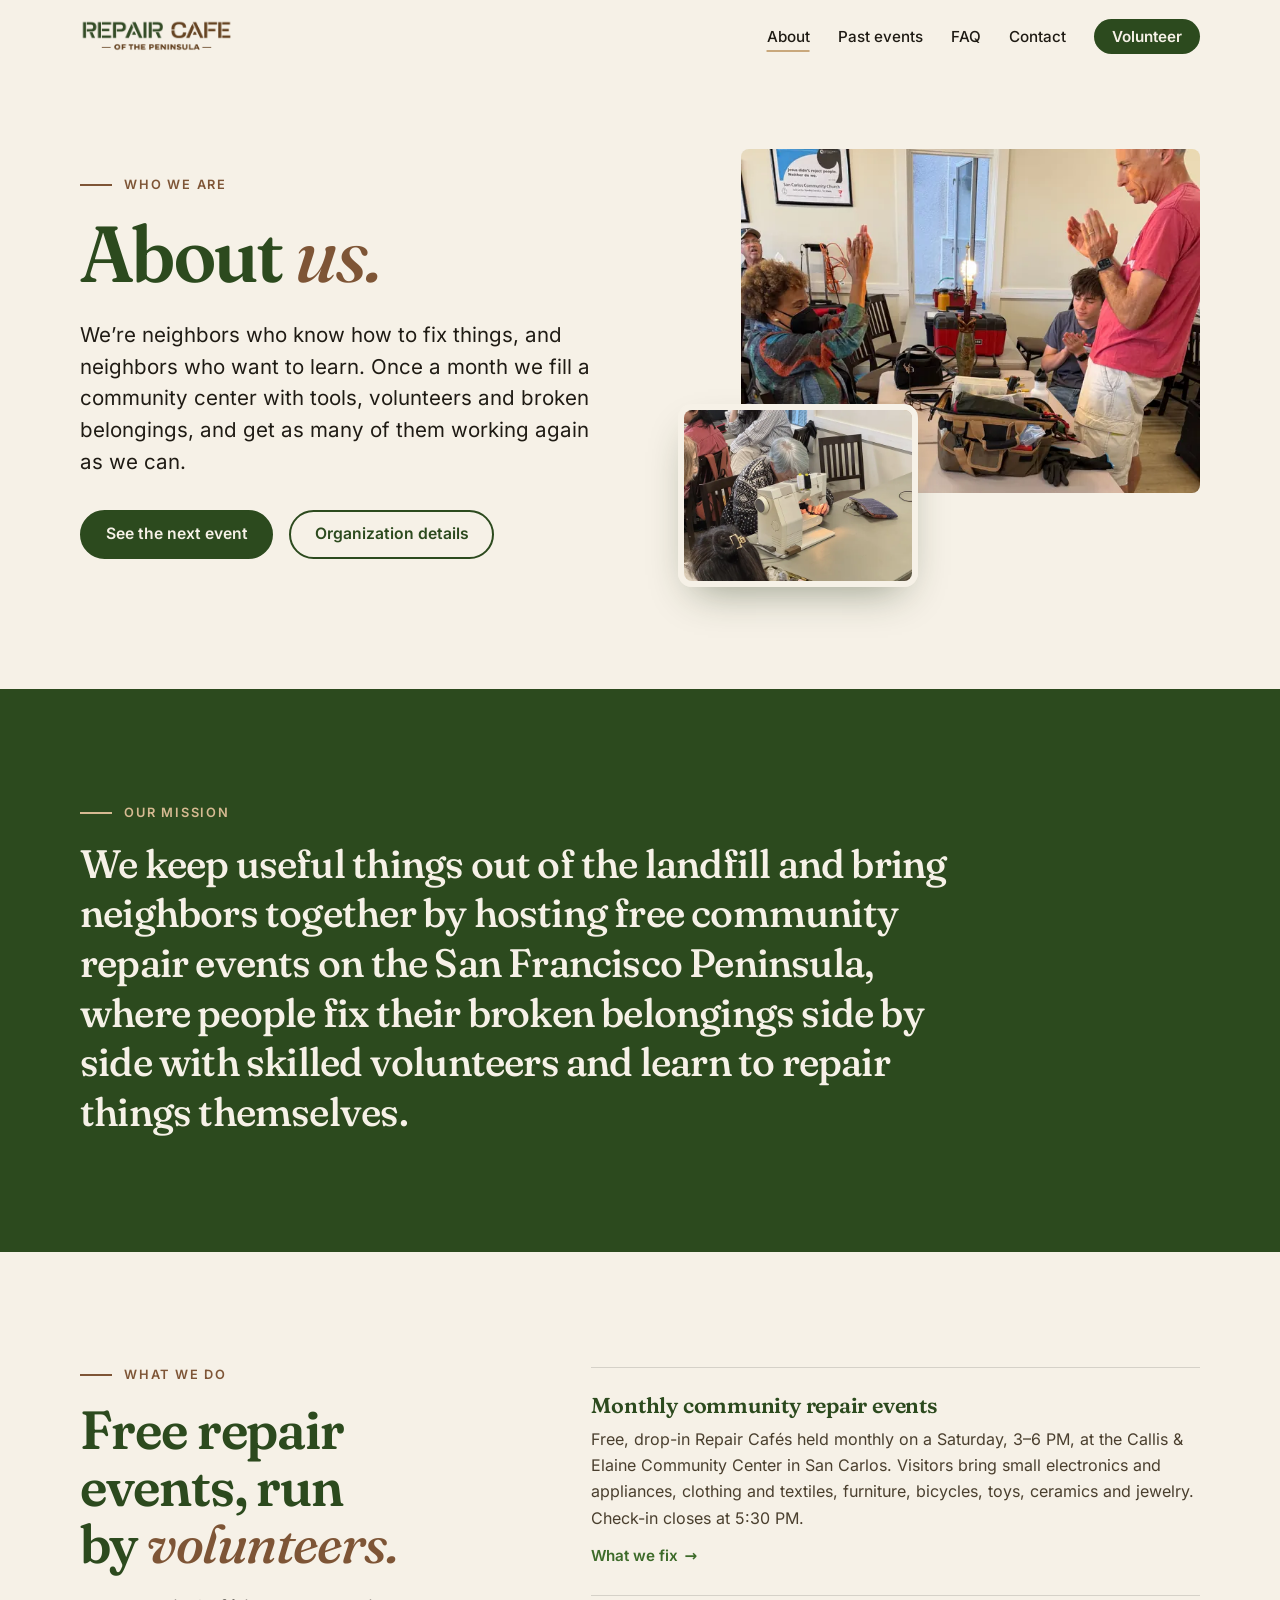
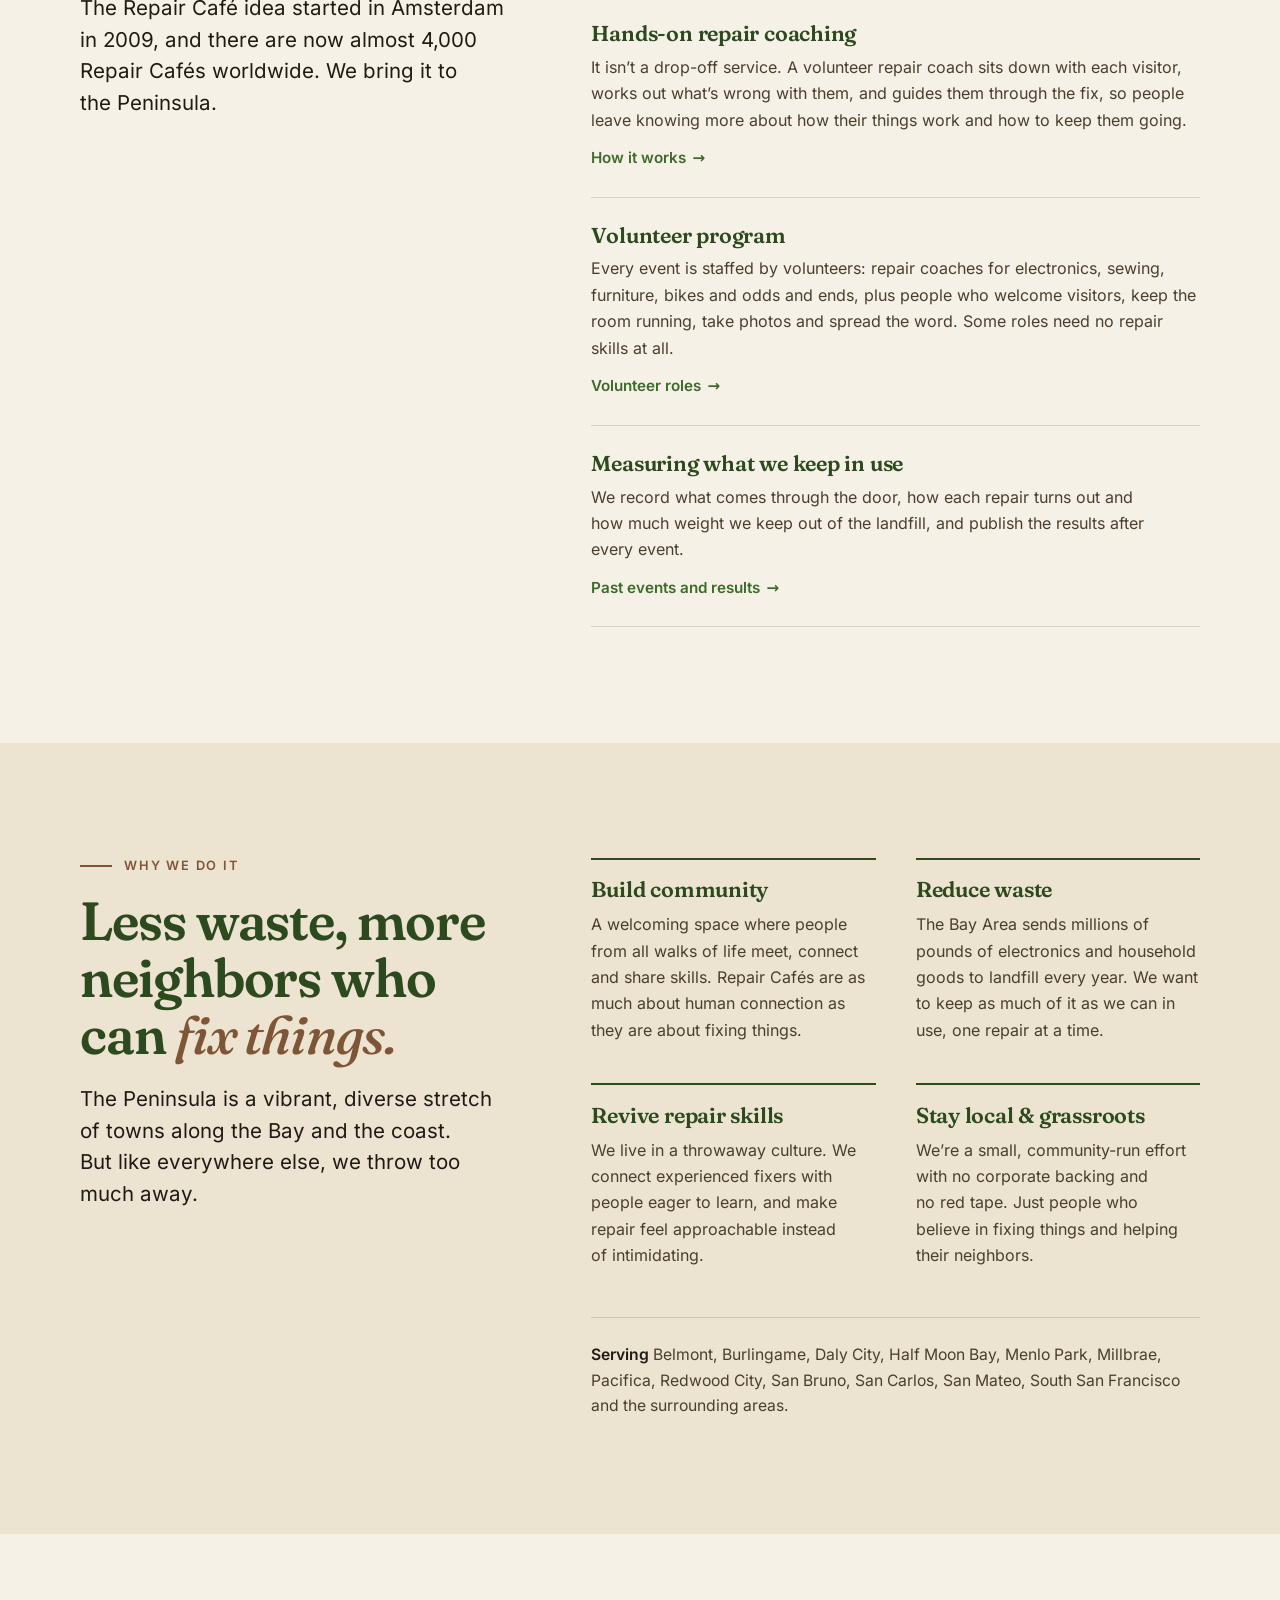
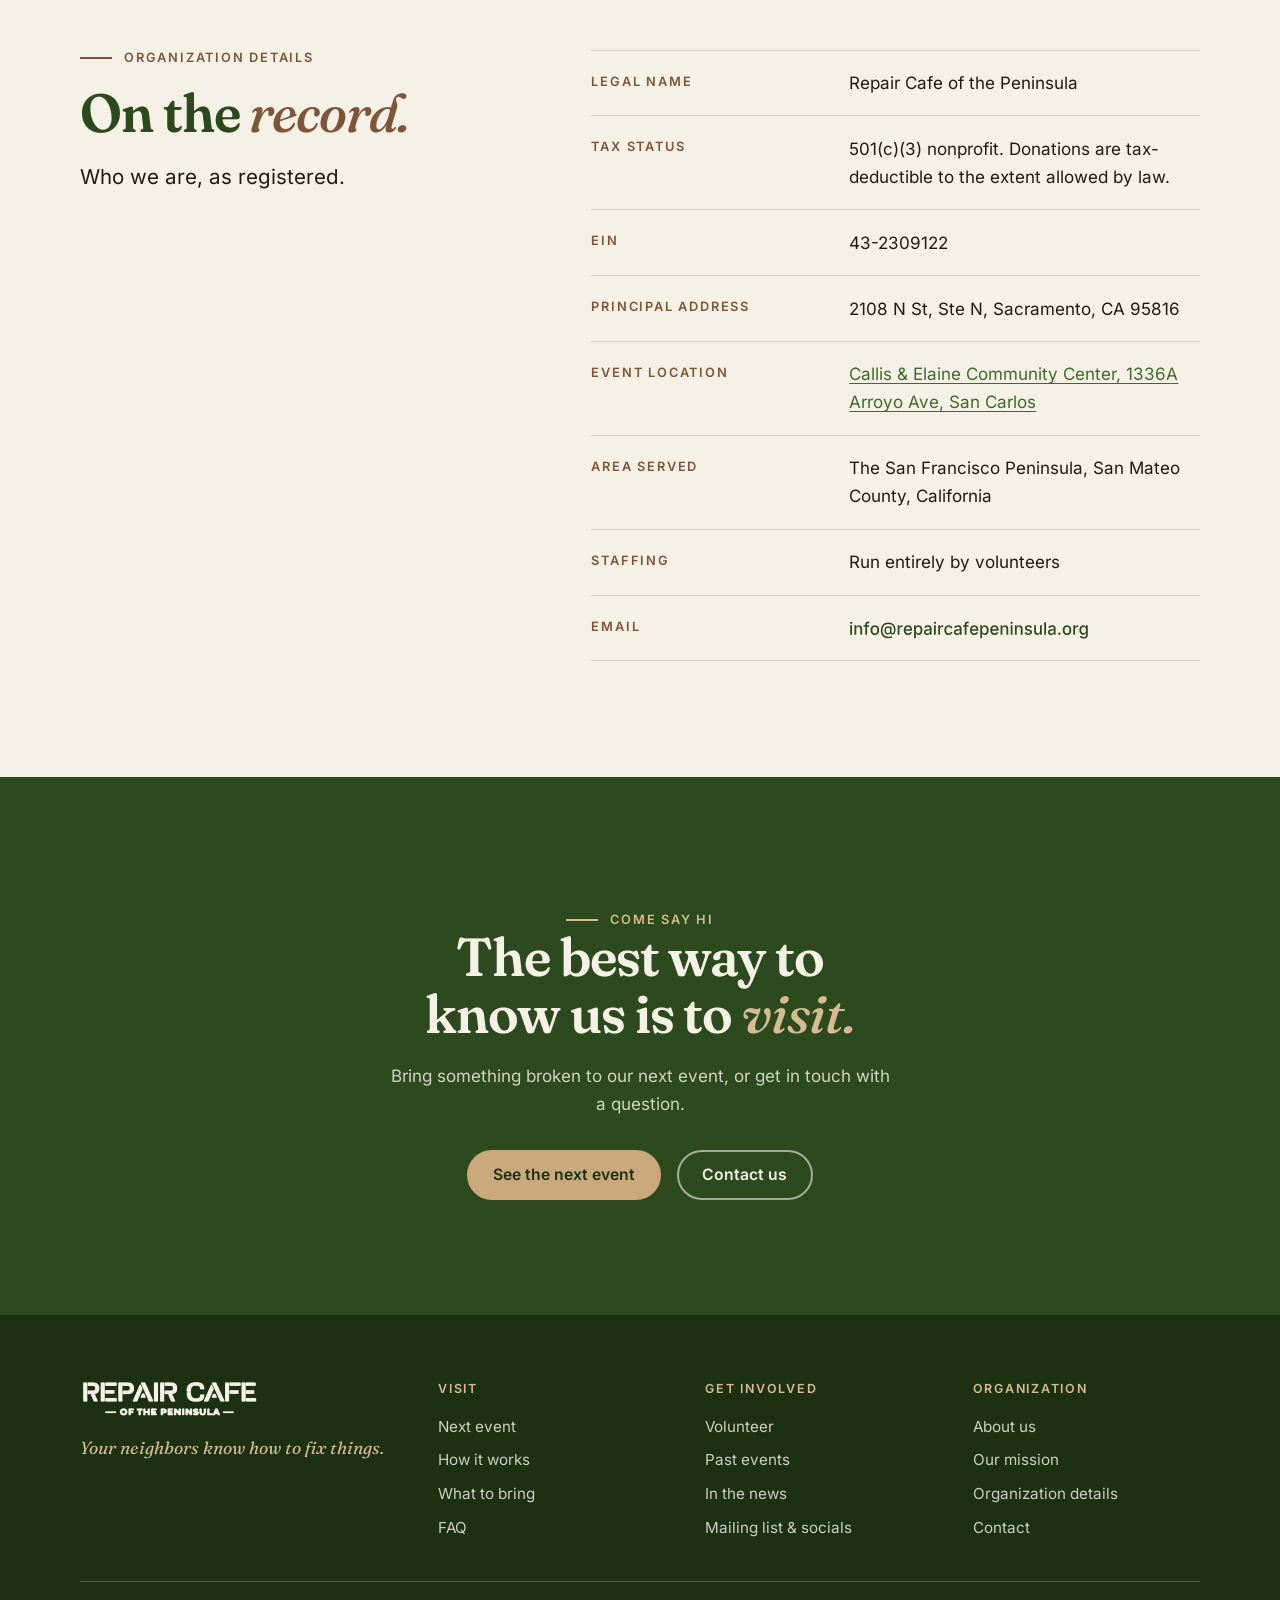
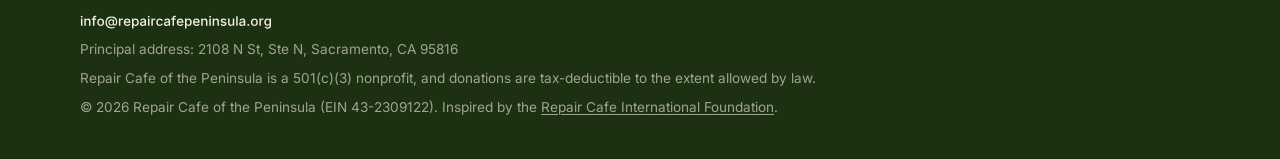
==== commit 11b3b3ac: "Say some volunteer roles need no repair skills, not most The FAQ, home page volunteer section and Ab" ====
--- a/about/index.html
+++ b/about/index.html
@@ -137,7 +137,7 @@
           </li>
           <li>
             <h3>Volunteer program</h3>
-            <p>Every event is staffed by volunteers: repair coaches for electronics, sewing, furniture, bikes and odds and ends, plus people who welcome visitors, keep the room running, take photos and spread the word. Most roles need no repair skills at all.</p>
+            <p>Every event is staffed by volunteers: repair coaches for electronics, sewing, furniture, bikes and odds and ends, plus people who welcome visitors, keep the room running, take photos and spread the word. Some roles need no repair skills at all.</p>
             <a href="../volunteer/" class="link-arrow">Volunteer roles</a>
           </li>
           <li>
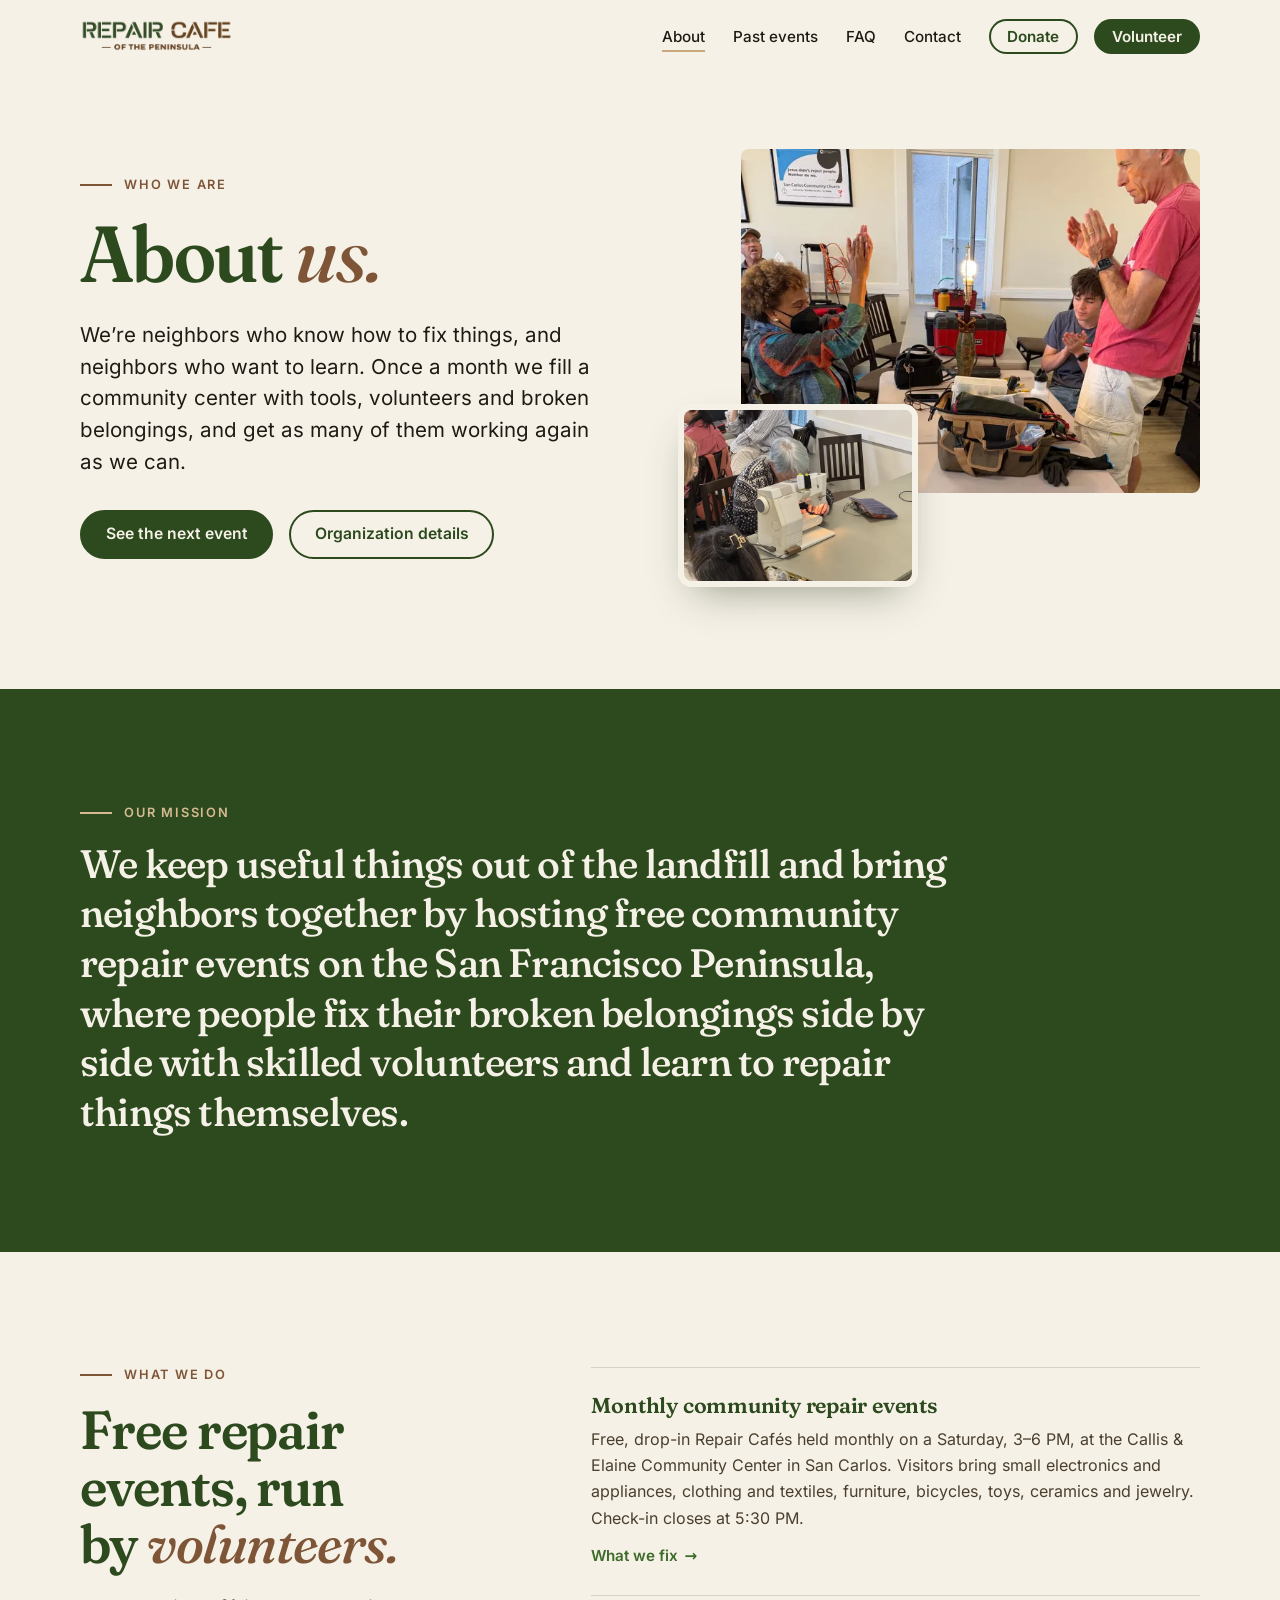
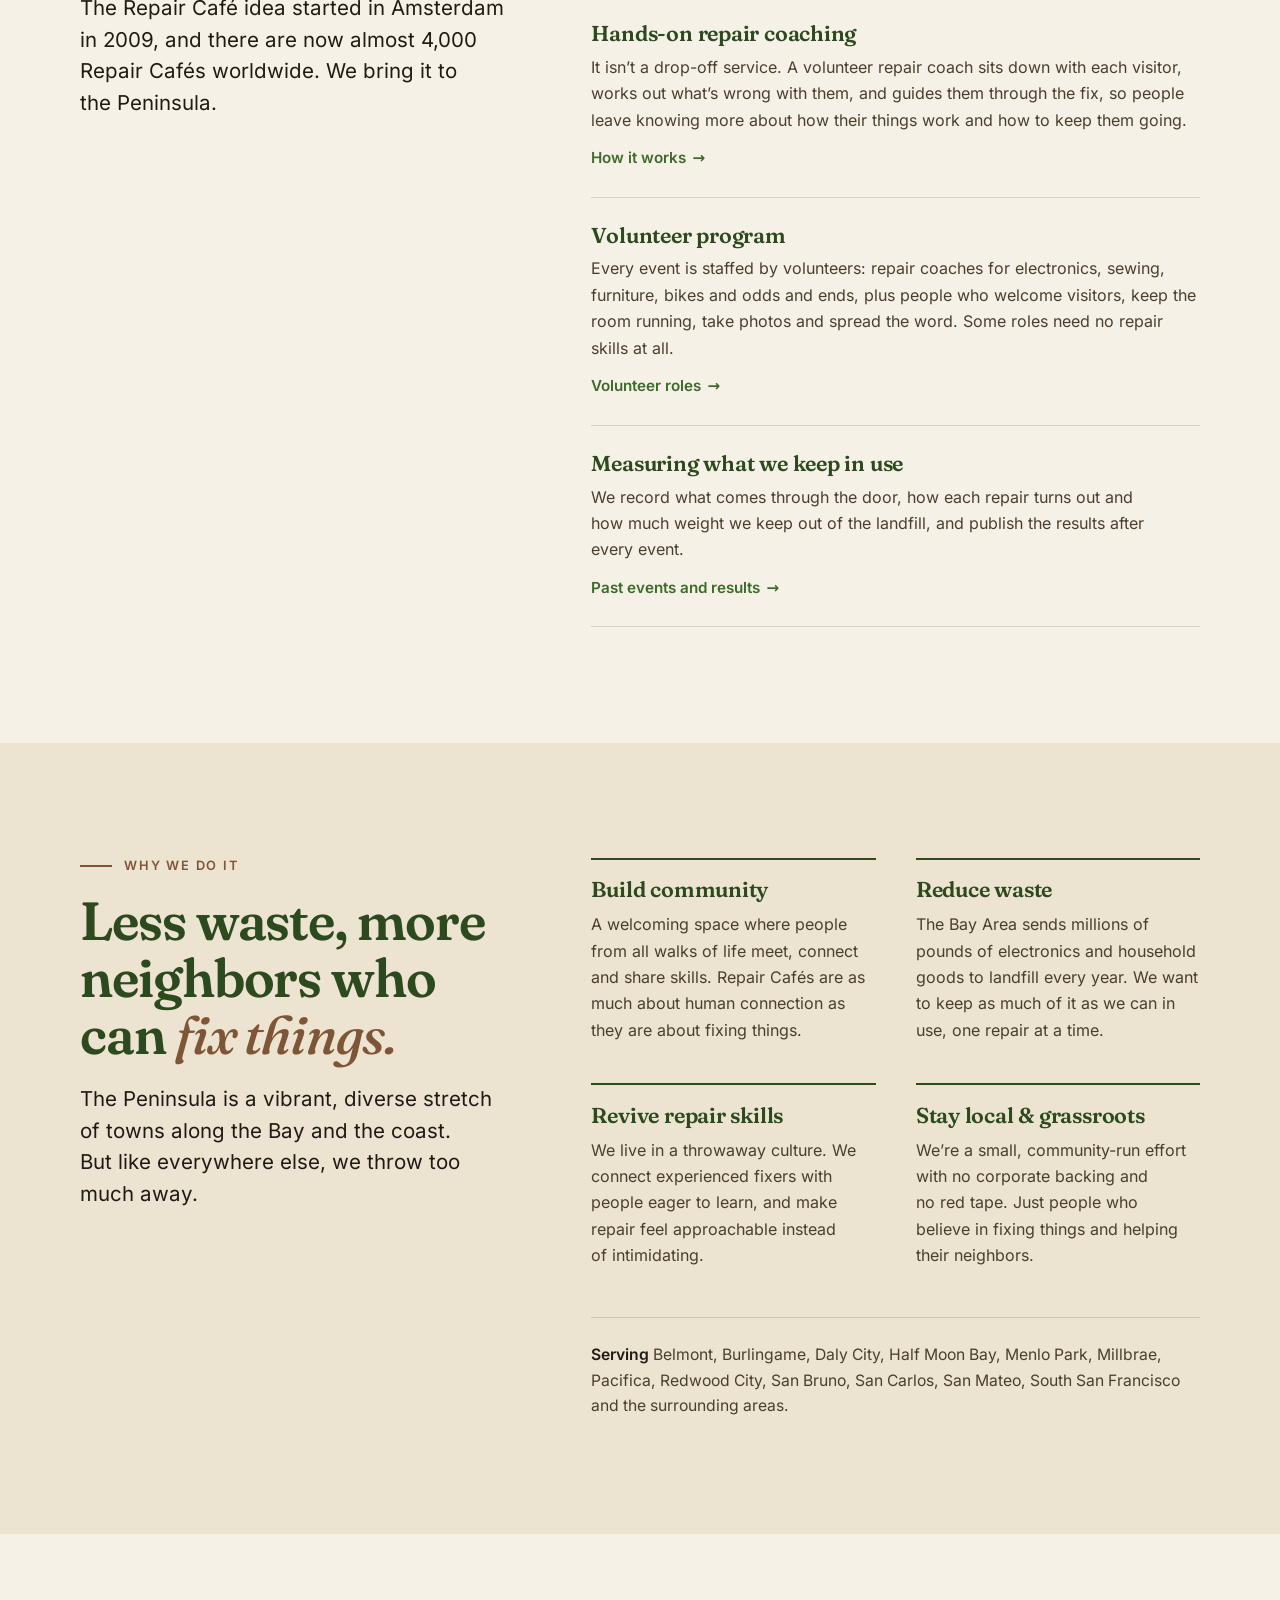
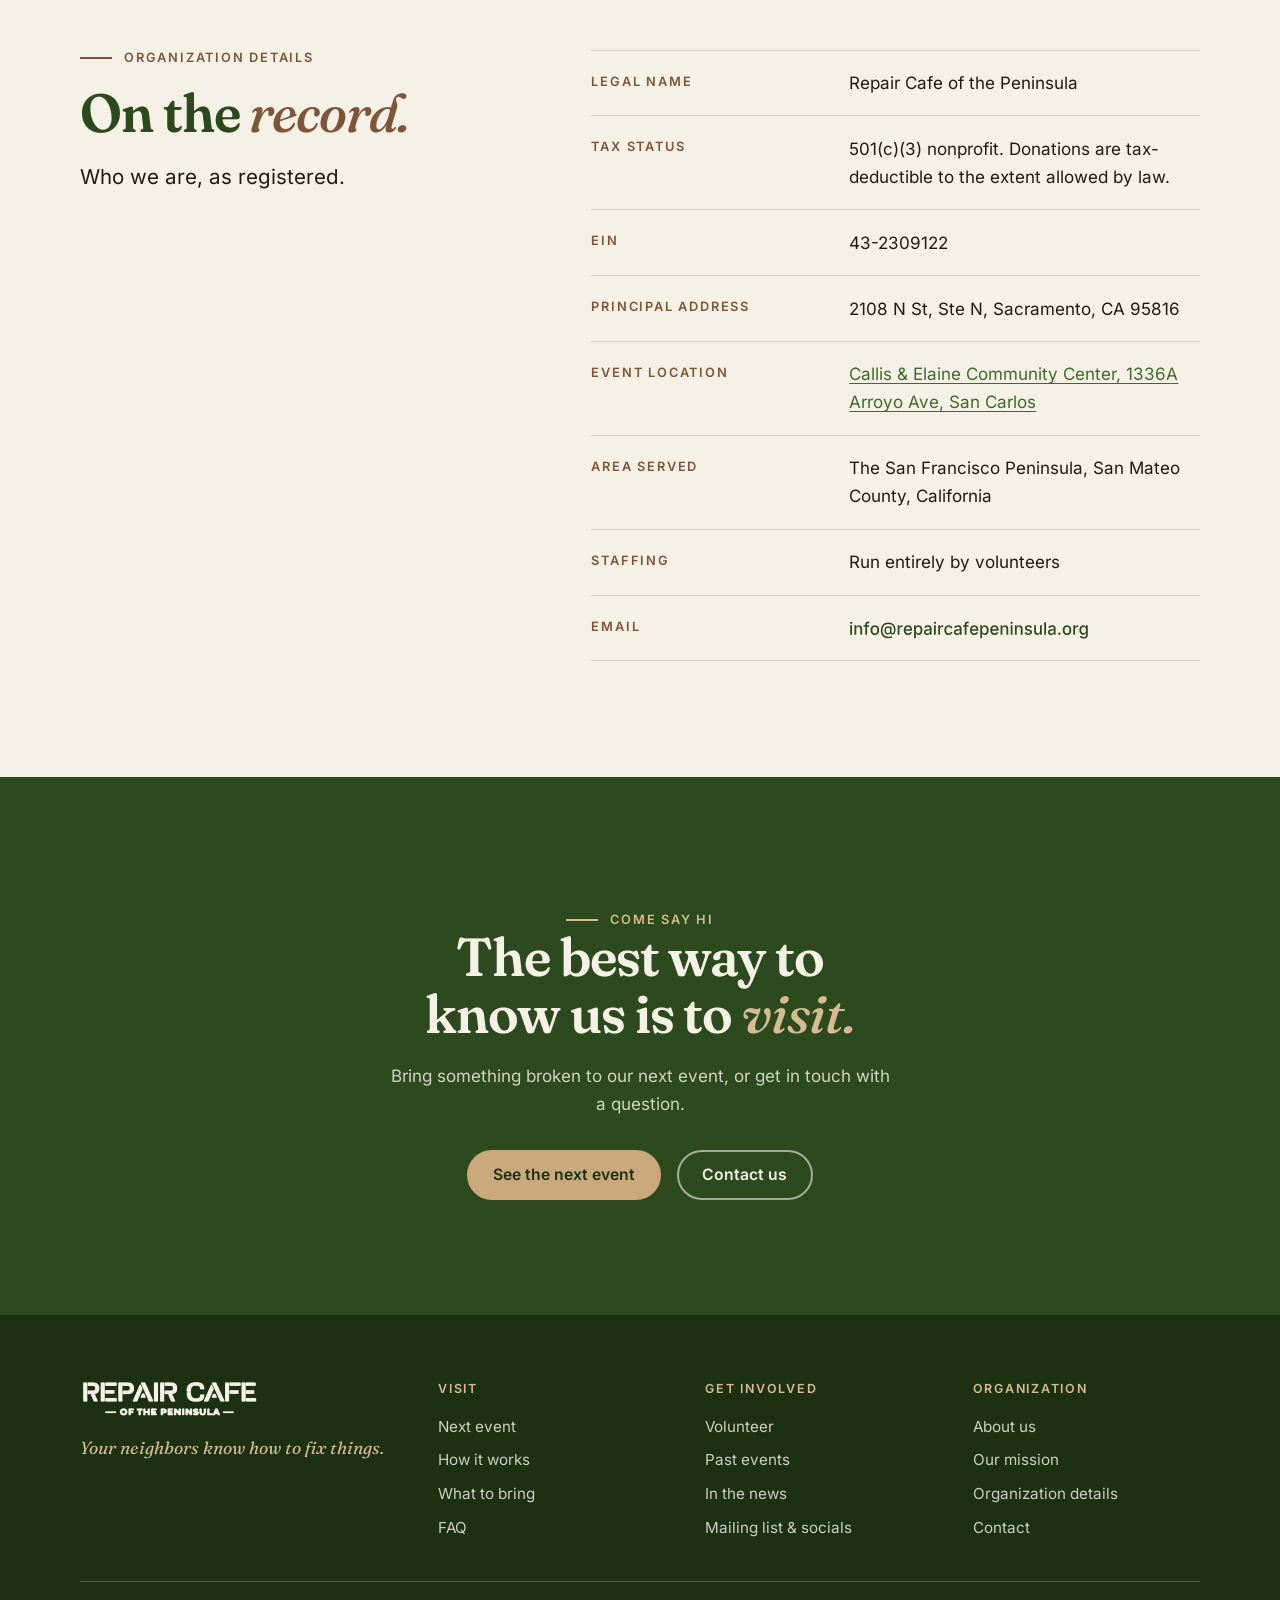
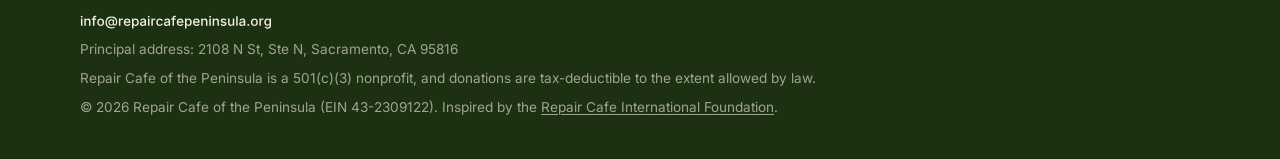
==== commit c427db95: "Header: add a Donate button beside Volunteer on every page Outlined pill linking to the Zeffy donati" ====
--- a/about/index.html
+++ b/about/index.html
@@ -5,6 +5,7 @@
   <meta name="viewport" content="width=device-width, initial-scale=1.0" />
   <title>Repair Café of the Peninsula - About Us</title>
   <meta name="description" content="Repair Café of the Peninsula is a volunteer-run 501(c)(3) nonprofit that hosts free community repair events on the San Francisco Peninsula. Our mission, what we do, and our organization details." />
+  <link rel="canonical" href="https://repaircafepeninsula.org/about/" />
   <meta property="og:title" content="Repair Café of the Peninsula - About Us" />
   <meta property="og:description" content="A volunteer-run 501(c)(3) nonprofit hosting free community repair events on the San Francisco Peninsula. Our mission, what we do, and our organization details." />
   <meta property="og:image" content="https://repaircafepeninsula.org/images/events/2026-09/espresso-repair-share.jpg" />
@@ -50,7 +51,7 @@
   </script>
   <link rel="icon" href="../images/favicon.png" type="image/png" />
   <link rel="preload" href="../fonts/fraunces-latin.woff2" as="font" type="font/woff2" crossorigin />
-  <link rel="stylesheet" href="../styles.css?v=20261106b" />
+  <link rel="stylesheet" href="../styles.css?v=20261109a" />
 
   <!-- Google tag (gtag.js) -->
   <script async src="https://www.googletagmanager.com/gtag/js?id=G-7F52SY3J4R"></script>
@@ -77,6 +78,7 @@
           <li><a href="../past-events/">Past events</a></li>
           <li><a href="../faq/">FAQ</a></li>
           <li><a href="../contact/">Contact</a></li>
+          <li class="nav-donate"><a href="https://www.zeffy.com/en-US/donation-form/help-keep-repair-cafe-free-for-our-neighbors" target="_blank" rel="noopener" class="nav-cta nav-cta--ghost">Donate</a></li>
           <li><a href="../volunteer/" class="nav-cta">Volunteer</a></li>
         </ul>
       </nav>
--- a/styles.css
+++ b/styles.css
@@ -263,6 +263,10 @@
 }
 .site-nav .nav-cta:hover { background: var(--green-deep); color: var(--paper); }
 .site-nav .nav-cta[aria-current="page"] { text-decoration: none; }
+/* secondary pill beside Volunteer: same size, outlined */
+.site-nav .nav-donate { margin-right: -0.75rem; }
+.site-nav .nav-cta--ghost { background: transparent; color: var(--green); box-shadow: inset 0 0 0 2px var(--green); }
+.site-nav .nav-cta--ghost:hover { background: var(--green); color: var(--paper); }
 
 .menu-toggle {
   display: none;
@@ -1097,6 +1101,10 @@
   .site-nav.is-open a[aria-current="page"] { text-decoration: none; color: var(--clay); }
   .site-nav.is-open li:last-child { border-bottom: 0; padding-top: 1.5rem; }
   .site-nav.is-open .nav-cta { display: flex; justify-content: center; padding: 0.9rem 1.5rem; font-family: var(--font-body); font-size: 1.05rem; font-weight: 600; color: var(--paper); }
+  .site-nav.is-open .nav-donate { margin-right: 0; border-bottom: 0; padding-top: 1.5rem; }
+  .site-nav.is-open .nav-donate + li:last-child { padding-top: 0.75rem; }
+  .site-nav.is-open .nav-cta--ghost { color: var(--green); }
+  .site-nav.is-open .nav-cta--ghost:hover { color: var(--paper); }
 }
 
 @media (max-width: 640px) {
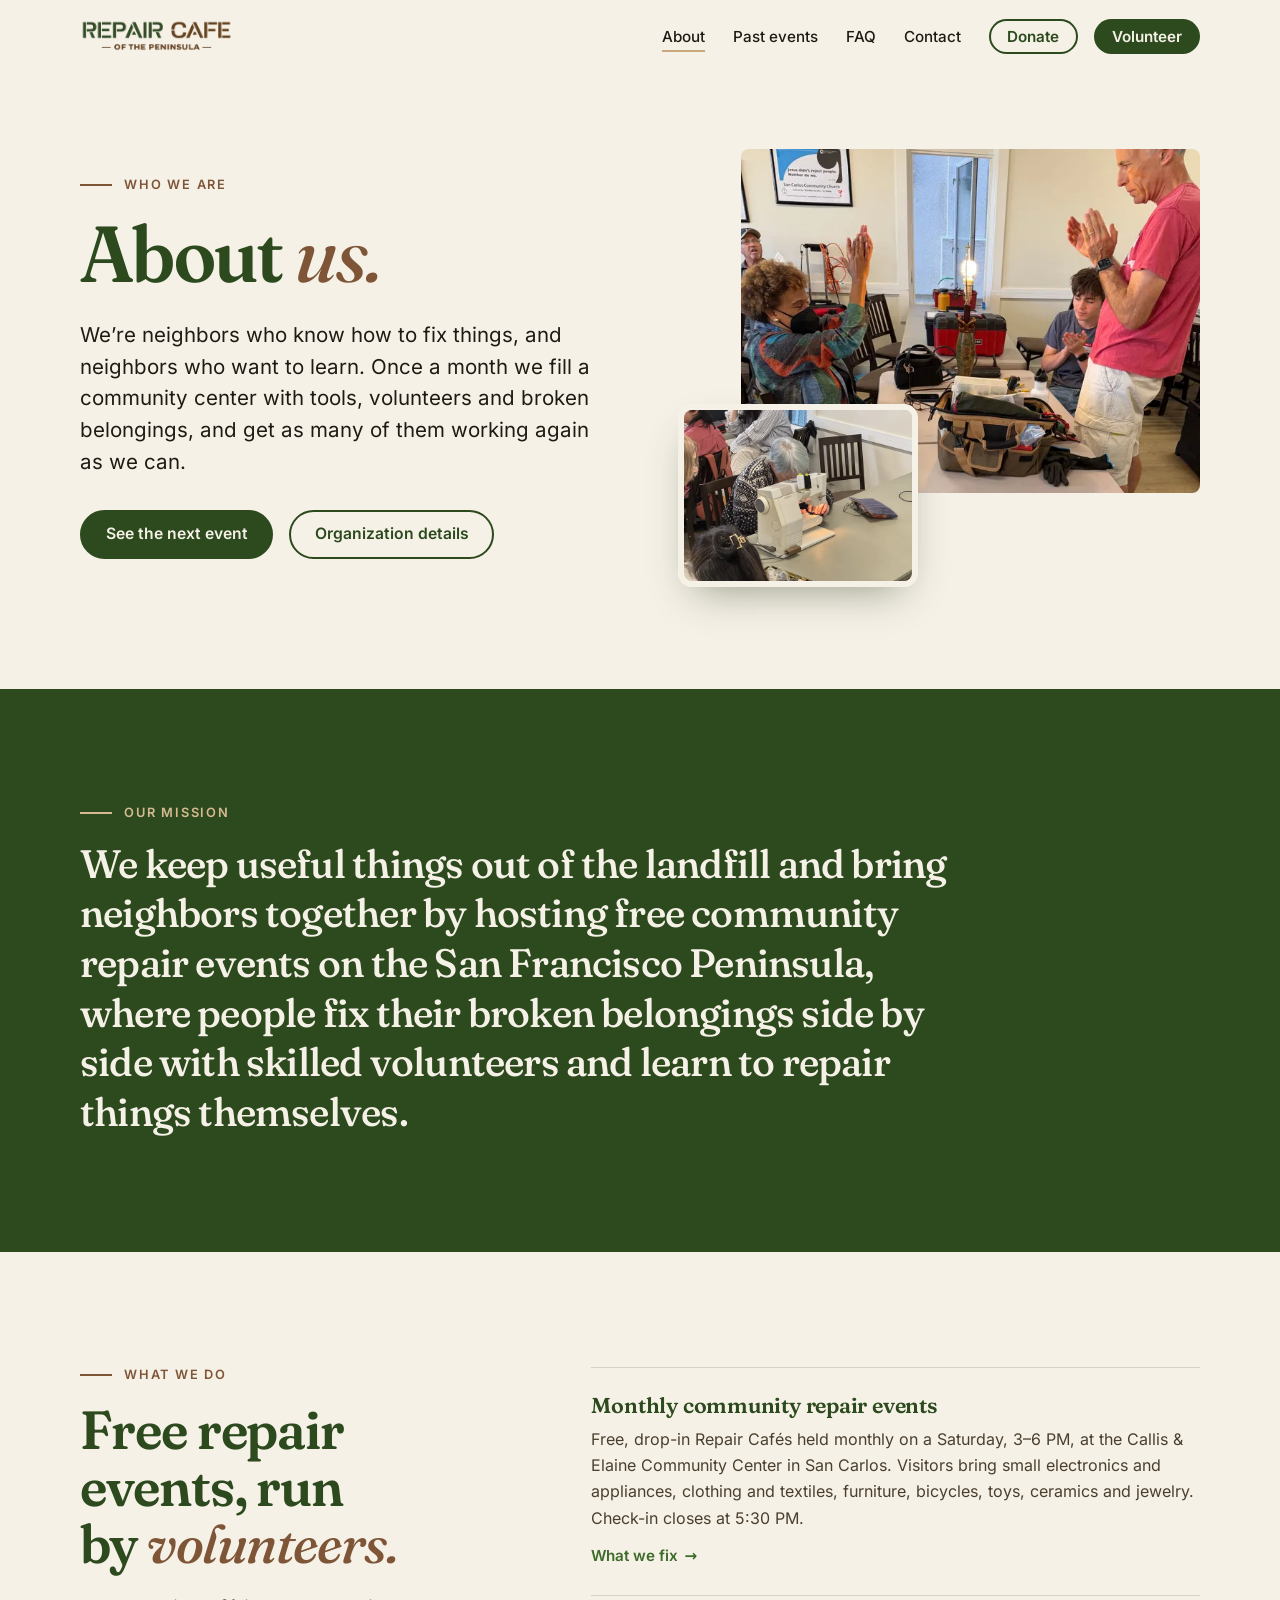
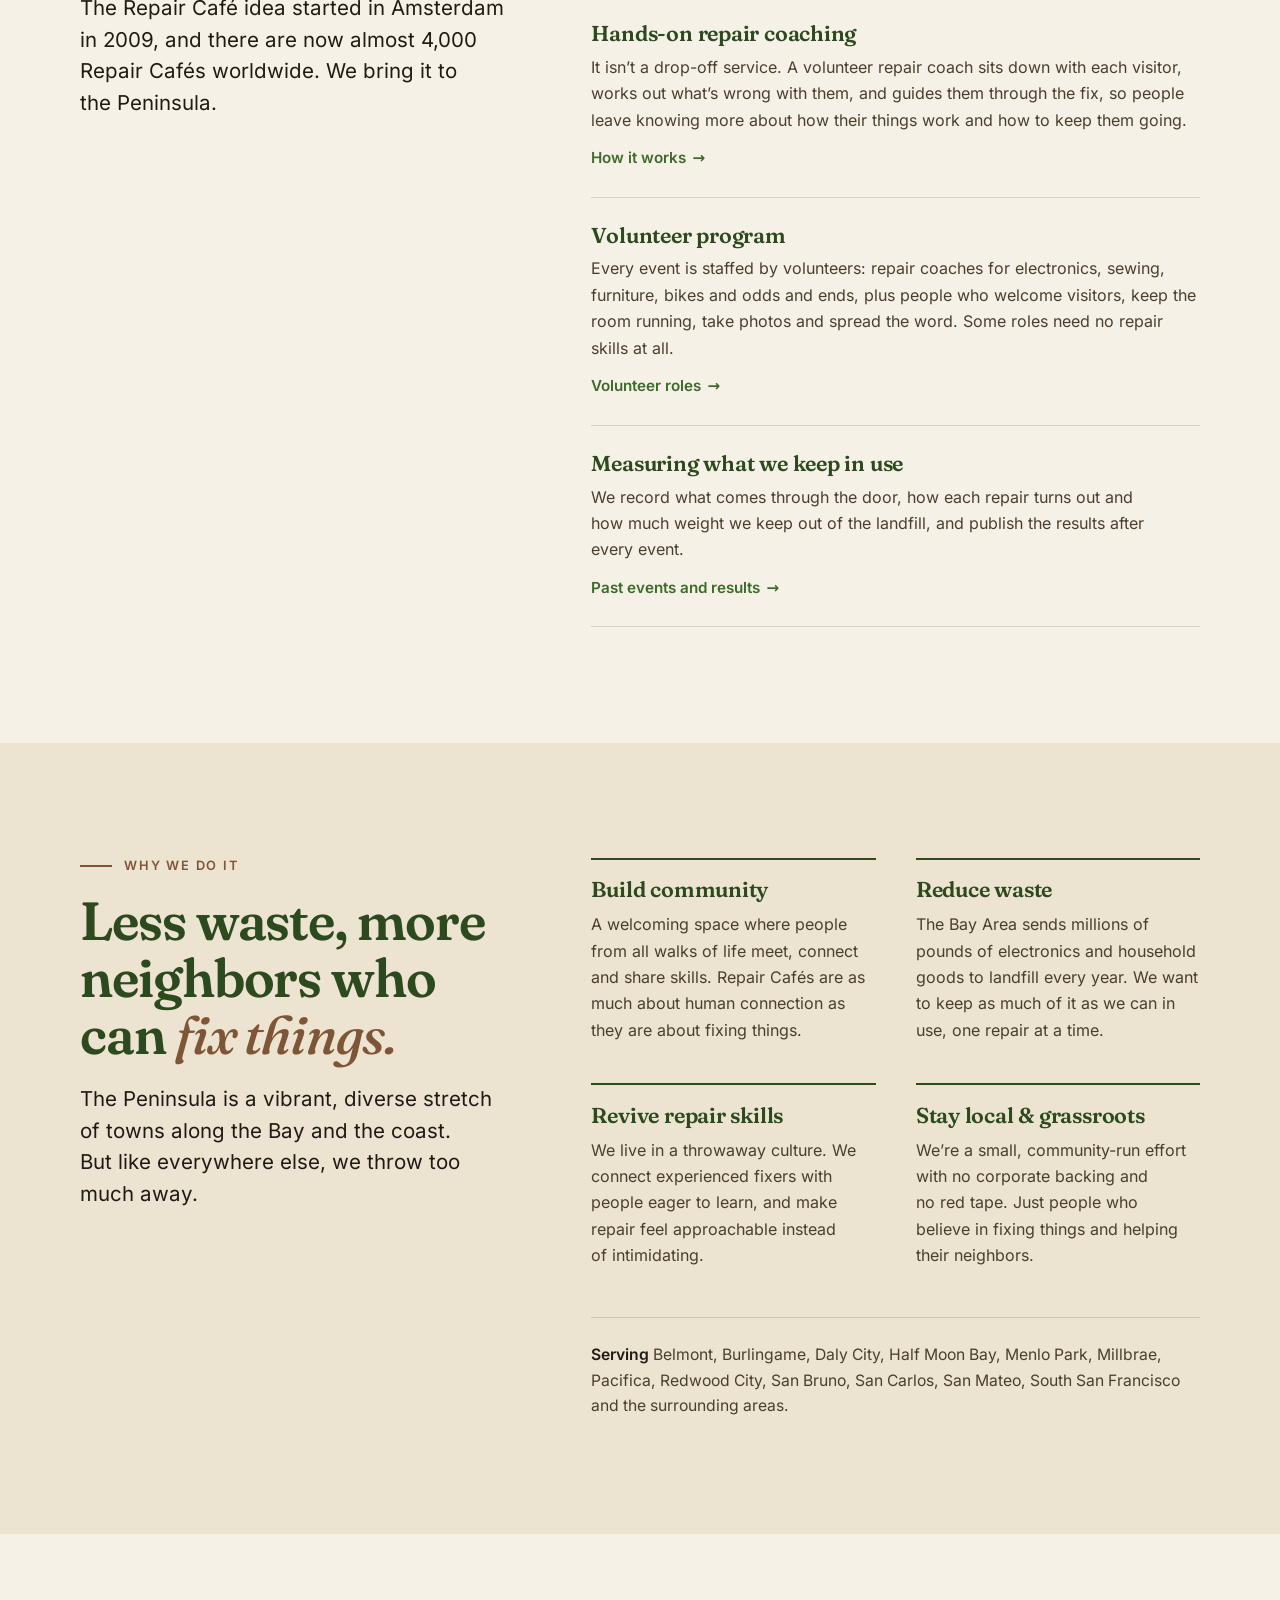
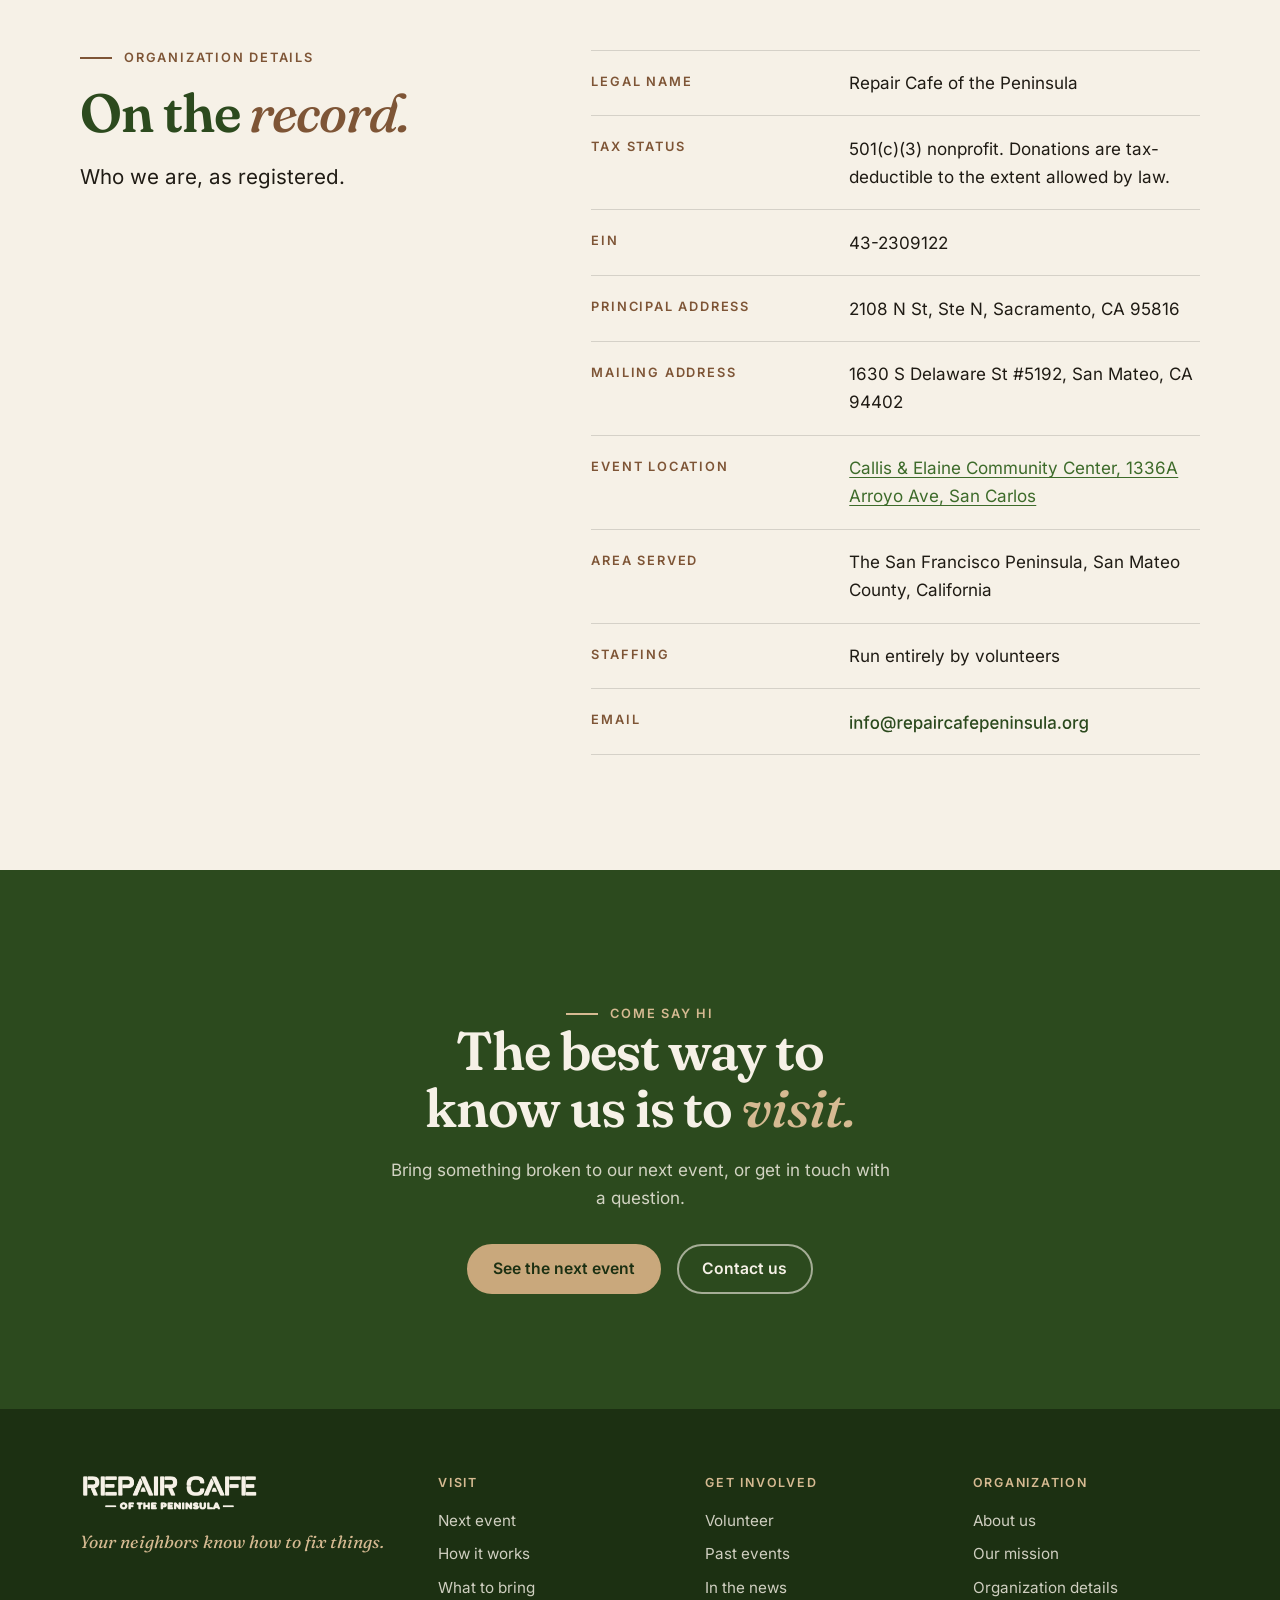
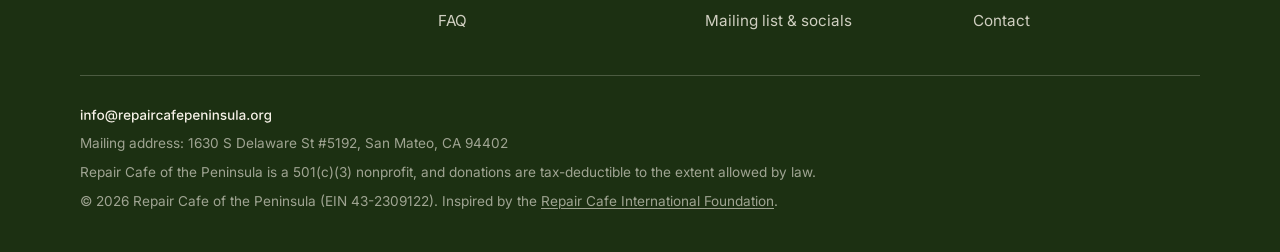
==== commit 8552c9a8: "Show the San Mateo mailing address instead of the Sacramento one Footer on every page and the Contac" ====
--- a/about/index.html
+++ b/about/index.html
@@ -209,6 +209,10 @@
             <dd>2108 N St, Ste N, Sacramento, CA 95816</dd>
           </div>
           <div>
+            <dt>Mailing address</dt>
+            <dd>1630 S Delaware St #5192, San Mateo, CA 94402</dd>
+          </div>
+          <div>
             <dt>Event location</dt>
             <dd><a href="https://maps.app.goo.gl/JHcbE9kSkkTuWCHcA" target="_blank" rel="noopener">Callis &amp; Elaine Community Center, 1336A Arroyo Ave, San Carlos</a></dd>
           </div>
@@ -281,7 +285,7 @@
       </div>
       <div class="footer-legal">
         <p><img src="../images/email-light.svg" alt="info at repaircafepeninsula dot org" class="email-img" width="189" height="16" loading="lazy" /></p>
-        <p>Principal address: 2108 N St, Ste N, Sacramento, CA 95816</p>
+        <p>Mailing address: 1630 S Delaware St #5192, San Mateo, CA 94402</p>
         <p>Repair Cafe of the Peninsula is a 501(c)(3) nonprofit, and donations are tax-deductible to the extent allowed by law.</p>
         <p>&copy; 2026 Repair Cafe of the Peninsula <span class="nowrap">(EIN 43-2309122)</span>. Inspired by the <a href="https://www.repaircafe.org/en" target="_blank" rel="noopener">Repair Cafe International Foundation</a>.</p>
       </div>
